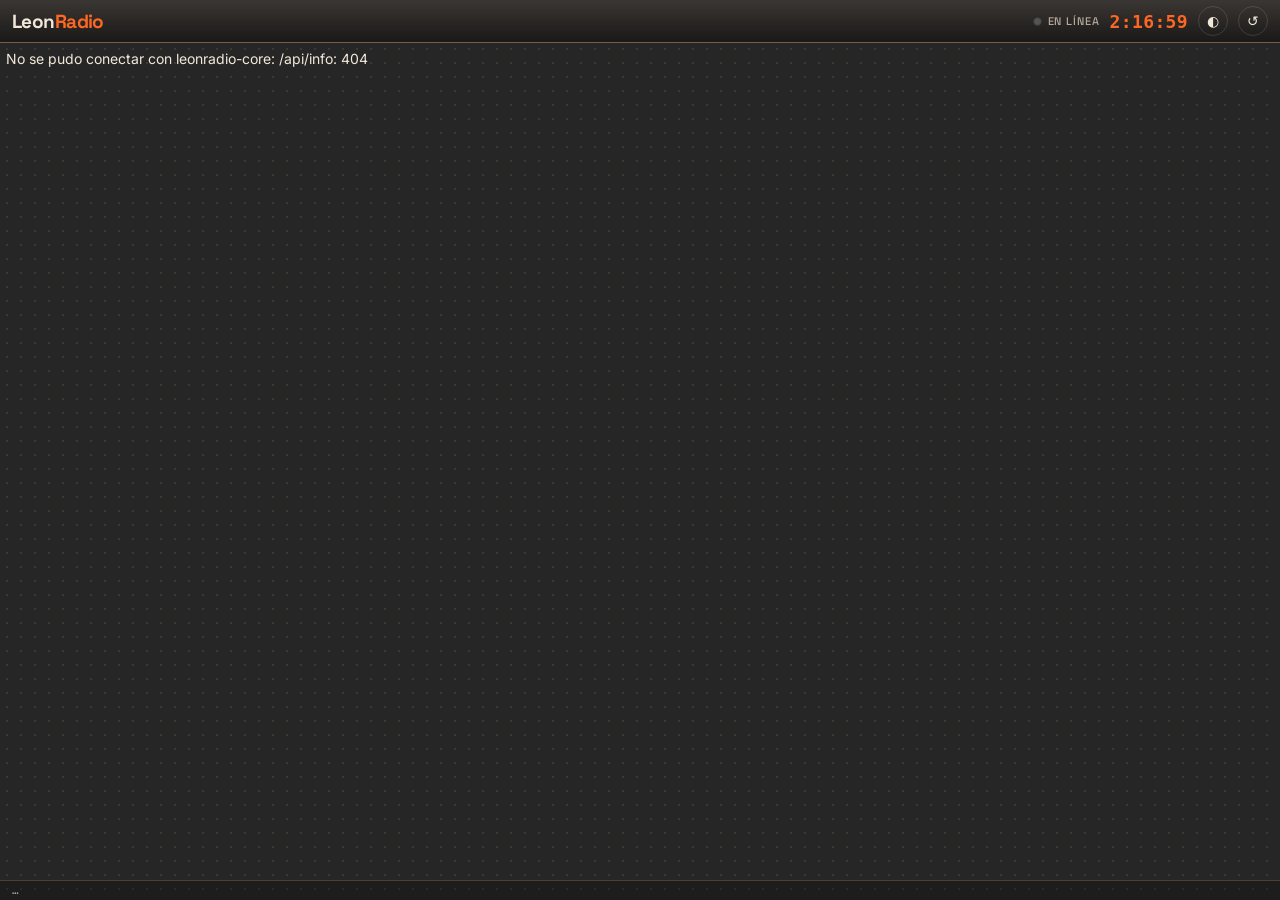
==== ui/src/index.html @ e342535d "UI: nueva composición del workspace Aire (franja delgada + tres columnas) - franja superior compacta" ====
<!doctype html>
<html lang="es" data-theme="dark">
<head>
<meta charset="utf-8">
<meta name="viewport" content="width=device-width, initial-scale=1">
<title>LeonRadio</title>
<link rel="stylesheet" href="css/tokens.css">
<link rel="stylesheet" href="css/app.css">
</head>
<body>
<div class="top">
  <div class="brand"><span>Leon<b>Radio</b></span></div>
  <div class="tabs" id="tabs" role="tablist" aria-label="Workspaces"></div>
  <div class="tools">
    <span class="station" id="station"></span>
    <span class="lamp" id="lamp">EN LÍNEA</span>
    <span class="clock" id="clock" aria-label="Hora de la emisora">--:--:--</span>
    <button class="btn-i" id="theme" title="Tema claro/oscuro" aria-label="Cambiar tema">◐</button>
    <button class="btn-i" id="reset" title="Restablecer workspaces" aria-label="Restablecer workspaces">↺</button>
  </div>
</div>
<main id="screen"></main>
<footer class="status"><span id="status-text">…</span></footer>
<script type="module" src="js/main.js"></script>
</body>
</html>
---- ui/src/css/tokens.css ----
/* Tokens de diseño de LeonRadio (paleta y tipografías). Tipografías: Space Grotesk (display) + Inter (texto).
   Regla: la UI solo usa estas variables; nada de colores sueltos. */
:root {
  --c-carbon: #262626;
  --c-orange: #fd6724;
  --c-cream:  #f2e8da;
  --c-bronze: #c58f5e;
  --c-bronze-d: #865632;
  --c-sand:   #efe7dc;
  --c-g900: #1a1918;
  --c-g700: #3a3633;
  --c-g500: #6b625a;
  --c-g300: #b5a898;
  --c-ink:  #2a2420;

  /* Único color ajeno a la marca: fieltro verde de plato (estado "listo / al aire OK"). */
  --c-felt: #6fae6b;

  --display: "Space Grotesk", "Helvetica Neue", Arial, sans-serif;
  --body: "Inter", "Helvetica Neue", Arial, sans-serif;
  --mono: ui-monospace, "Cascadia Mono", Consolas, monospace;

  --bg: var(--c-carbon);
  --surface: #2f2c2a;
  --ink: var(--c-cream);
  --ink-2: var(--c-g300);
  --accent: var(--c-orange);
  --line: rgba(242, 232, 218, .14);
  color-scheme: dark;
}
:root[data-theme="light"] {
  --bg: var(--c-sand);
  --surface: #e6dccf;
  --ink: var(--c-ink);
  --ink-2: var(--c-g500);
  --line: rgba(42, 36, 32, .16);
  color-scheme: light;
}
@media (prefers-reduced-motion: reduce) {
  * { animation: none !important; transition: none !important; }
}
---- ui/src/css/app.css ----
@font-face{font-family:"Space Grotesk";font-weight:500;src:url(../fonts/space-grotesk-latin-500-normal.woff2) format("woff2");font-display:swap}
@font-face{font-family:"Space Grotesk";font-weight:700;src:url(../fonts/space-grotesk-latin-700-normal.woff2) format("woff2");font-display:swap}
@font-face{font-family:"Inter";font-weight:400;src:url(../fonts/inter-latin-400-normal.woff2) format("woff2");font-display:swap}
@font-face{font-family:"Inter";font-weight:600;src:url(../fonts/inter-latin-600-normal.woff2) format("woff2");font-display:swap}

*,*::before,*::after{box-sizing:border-box}
html,body{height:100%;margin:0}
body{background:var(--bg);color:var(--ink);font:400 14px/1.45 var(--body);display:flex;flex-direction:column;overflow:hidden;
  background-image:radial-gradient(rgba(197,143,94,.16) 1px,transparent 1px);background-size:14px 14px}
button,select{font:inherit;color:inherit}
:focus-visible{outline:2px solid var(--accent);outline-offset:2px}

/* ---- barra superior ---- */
.top{display:flex;align-items:center;gap:14px;padding:6px 12px;background:linear-gradient(var(--c-g700),var(--c-g900));
  border-bottom:1px solid rgba(197,143,94,.45);flex:none}
:root[data-theme="light"] .top{background:linear-gradient(#e3d8c9,#d6c9b8);color:var(--c-ink)}
.brand{display:flex;align-items:center;font:700 19px var(--display);letter-spacing:-.03em;white-space:nowrap}
.brand b{color:var(--accent)}
.tabs{display:flex;gap:2px;margin-left:8px;flex:1;min-width:0;overflow-x:auto}
.tab{padding:5px 12px;border:1px solid transparent;border-bottom:0;border-radius:8px 8px 0 0;background:transparent;cursor:pointer;
  font:500 13px var(--display);color:var(--ink-2);white-space:nowrap}
.tab:hover{color:var(--ink)}
.tab[aria-selected="true"]{background:var(--surface);border-color:rgba(197,143,94,.45);color:var(--accent)}
.tab.add{font-size:16px;padding:3px 10px}
.tools{display:flex;align-items:center;gap:10px}
.lamp{display:inline-flex;align-items:center;gap:6px;font:500 11px var(--display);letter-spacing:.08em;color:var(--ink-2)}
.lamp::before{content:"";width:9px;height:9px;border-radius:50%;background:#555;box-shadow:inset 0 0 2px #000}
.lamp.on{color:var(--c-felt)}
.lamp.on::before{background:var(--c-felt);box-shadow:0 0 8px var(--c-felt)}
.clock{font:700 18px ui-monospace,Consolas,monospace;color:var(--c-orange);letter-spacing:.02em}
.station{font:500 11px var(--display);letter-spacing:.1em;color:var(--c-bronze)}
.btn-i{background:transparent;border:1px solid var(--line);border-radius:999px;width:30px;height:30px;cursor:pointer}
.btn-i:hover{border-color:var(--accent);color:var(--accent)}

/* ---- áreas ---- */
#screen{flex:1;min-height:0;padding:6px;display:flex}
.split{display:flex;flex:1;min-width:0;min-height:0}
.split.h{flex-direction:row}
.split.v{flex-direction:column}
.split>.node{min-width:0;min-height:0;display:flex}
.gutter{flex:none;background:transparent;position:relative;z-index:2}
.split.h>.gutter{width:6px;cursor:col-resize}
.split.v>.gutter{height:6px;cursor:row-resize}
.gutter:hover,.gutter.drag{background:rgba(253,103,36,.5)}
.area{flex:1;min-width:0;min-height:0;display:flex;flex-direction:column;background:var(--surface);
  border:1px solid rgba(197,143,94,.35);border-radius:8px;overflow:hidden;box-shadow:0 2px 8px rgba(0,0,0,.35)}
.area>header{display:flex;align-items:center;gap:6px;padding:3px 6px;flex:none;
  background:repeating-linear-gradient(90deg,rgba(197,143,94,.08) 0 2px,transparent 2px 6px),rgba(0,0,0,.25);
  border-bottom:1px solid rgba(197,143,94,.3)}
.area select{background:transparent;border:1px solid transparent;border-radius:6px;padding:2px 4px;font:500 12px var(--display);cursor:pointer;
  color:var(--ink);max-width:100%}
.area select:hover{border-color:var(--line)}
.area select option{background:var(--bg);color:var(--ink)}
.area header .sp{flex:1}
.hbtn{background:transparent;border:0;border-radius:5px;width:22px;height:22px;cursor:pointer;color:var(--ink-2);font-size:13px;line-height:1;padding:0}
.hbtn:hover{background:rgba(253,103,36,.2);color:var(--accent)}
.area .body{flex:1;min-height:0;overflow:auto;padding:10px 12px}

/* ---- renderer declarativo ---- */
.u-col{display:flex;flex-direction:column;gap:8px}
.u-row{display:flex;flex-wrap:wrap;gap:8px;align-items:center}
.u-label{margin:0}
.u-label.muted{color:var(--ink-2);font-size:12px}
.u-label.accent{color:var(--accent);font:700 11px var(--display);letter-spacing:.12em}
.u-label.big{font:700 26px/1.1 var(--display);letter-spacing:-.03em}
.u-label.mono{font-family:ui-monospace,Consolas,monospace}
.u-label.ok{color:var(--c-felt)}
.u-label.warn{color:var(--c-bronze);font-size:11px;letter-spacing:.06em}
.u-kv{display:flex;justify-content:space-between;gap:12px;padding:3px 0;border-bottom:1px solid var(--line)}
.u-kv span:first-child{color:var(--ink-2)}
.u-sep{border:0;border-top:1px solid var(--line);margin:4px 0;width:100%}
.u-btn{background:linear-gradient(var(--c-bronze),var(--c-bronze-d));color:var(--c-carbon);border:1px solid var(--c-cream);
  border-radius:999px;padding:5px 14px;font:700 12px var(--display);cursor:pointer;box-shadow:0 2px 0 rgba(0,0,0,.4)}
.u-btn:active{transform:translateY(1px);box-shadow:none}
.u-btn:hover{filter:brightness(1.1)}
.u-prog{position:relative;height:16px;border-radius:4px;background:#14110f;border:1px solid rgba(197,143,94,.4);overflow:hidden}
.u-prog>i{position:absolute;inset:0 auto 0 0;background:linear-gradient(90deg,var(--c-bronze-d),var(--c-orange));transition:width .9s linear}
.u-prog::after{content:"";position:absolute;inset:0;background:repeating-linear-gradient(90deg,transparent 0 9px,rgba(0,0,0,.35) 9px 10px)}
.u-prog-t{font:500 12px ui-monospace,Consolas,monospace;color:var(--ink-2)}
table.u-tab{width:100%;border-collapse:collapse;font-size:12.5px}
.u-tab th{position:sticky;top:0;background:var(--surface);text-align:left;font:500 11px var(--display);letter-spacing:.06em;
  text-transform:uppercase;color:var(--c-bronze);padding:4px 8px;border-bottom:1px solid rgba(197,143,94,.4)}
.u-tab td{padding:4px 8px;border-bottom:1px solid var(--line);white-space:nowrap;max-width:28ch;overflow:hidden;text-overflow:ellipsis}
.u-tab tr:hover td{background:rgba(253,103,36,.07)}
.empty{color:var(--ink-2);padding:20px;text-align:center}

@media (max-width:760px){.station,.lamp{display:none}}

/* Que arrastrar/redimensionar no seleccione texto de la interfaz */
.top,.area>header,.gutter,.u-btn{user-select:none;-webkit-user-select:none}

/* ---- componentes JS ---- */
.area .body>.u-col{min-height:100%}
.cmp{position:relative;flex:1 1 auto;min-height:120px;width:100%}
.cmp canvas{position:absolute;inset:0;width:100%;height:100%;display:block}
.cart{display:grid;grid-template-columns:repeat(auto-fill,minmax(104px,1fr));gap:8px}
.pad{position:relative;display:flex;flex-direction:column;justify-content:flex-end;gap:1px;min-height:64px;padding:6px 8px;
  border:1px solid rgba(242,232,218,.35);border-radius:10px;text-align:left;cursor:pointer;overflow:hidden;
  box-shadow:0 3px 0 rgba(0,0,0,.45),inset 0 1px 0 rgba(255,255,255,.18);transition:transform .06s,filter .15s}
.pad:hover{filter:brightness(1.1)}
.pad:active,.pad.fire{transform:translateY(2px);box-shadow:0 1px 0 rgba(0,0,0,.45)}
.pad.fire{filter:brightness(1.4)}
.pad-key{position:absolute;top:5px;left:8px;font:700 10px var(--mono);opacity:.75}
.pad-title{font:700 12px/1.15 var(--display);display:-webkit-box;-webkit-line-clamp:2;-webkit-box-orient:vertical;overflow:hidden}
.pad-sub{font:500 10px var(--body);opacity:.7;text-transform:uppercase;letter-spacing:.05em}
.pad-orange{background:var(--c-orange);color:var(--c-carbon)}
.pad-bronze{background:var(--c-bronze);color:var(--c-carbon)}
.pad-graphite{background:var(--c-g700);color:var(--c-cream);border-color:rgba(197,143,94,.5)}
.pad-cream{background:var(--c-cream);color:var(--c-carbon);border-color:var(--c-orange)}

/* ---- tablas y columnas ocultables ---- */
.area .body{container-type:inline-size}
.u-tabwrap{overflow-x:auto;max-width:100%}
@container (max-width:460px){ .nh{display:none} }

/* ---- teléfono / pantallas estrechas: las áreas se apilan y la página se desplaza ---- */
@media (max-width:820px){
  body{overflow:auto;display:block;height:auto;min-height:100%}
  .top{position:sticky;top:0;z-index:20;flex-wrap:wrap;gap:6px 10px;padding:6px 10px}
  .tabs{order:3;flex-basis:100%;margin-left:0}
  .brand{font-size:17px}
  .clock{font-size:15px}
  .tools{margin-left:auto}
  #screen{display:block;padding:6px;overflow:visible}
  .split,.split.h,.split.v{display:block}
  .split>.node{display:block;flex:none!important;margin-bottom:6px}
  .gutter{display:none}
  .area{min-height:300px;height:auto}
  .area .body{max-height:70vh}
  .cmp{min-height:210px}
  .hbtn{display:none}
}
@media (pointer:coarse){
  .u-btn{padding:9px 18px;font-size:13px}
  .tab{padding:8px 14px}
  .btn-i{width:38px;height:38px}
  .area select{padding:6px 4px;font-size:13px}
}

/* ---- tonos nuevos y franja compacta ---- */
.u-label.title{font:700 22px/1.15 var(--display);letter-spacing:-.02em;white-space:nowrap;overflow:hidden;text-overflow:ellipsis;max-width:100%}
.u-label.onair{display:inline-block;background:var(--c-orange);color:var(--c-carbon);font:700 11px var(--display);letter-spacing:.1em;padding:2px 8px;border-radius:3px}
.u-row>.u-col{flex:1 1 auto;min-width:0}
.area.slim{position:relative}
.area.slim>header{position:absolute;top:0;left:0;right:0;z-index:5;background:var(--bg);opacity:0;pointer-events:none;transition:opacity .15s}
.area.slim:hover>header,.area.slim:focus-within>header{opacity:1;pointer-events:auto}
.area.slim .body{padding:8px 12px}
.area.slim .u-col{gap:3px}
.area.slim .cmp{min-height:50px}
.dclock{display:flex;flex-direction:column;justify-content:center;align-items:flex-end;height:100%;min-height:60px;text-align:right}
.dc-time{font:700 clamp(22px,3.2vw,40px)/1 ui-monospace,Consolas,monospace;color:var(--c-orange);letter-spacing:.01em}
.dc-day{font:700 11px var(--display);letter-spacing:.12em;color:var(--c-bronze);text-transform:uppercase}
.dc-date{font:500 12px var(--body);color:var(--ink-2)}
.status{flex:none;padding:3px 12px;font:500 11px var(--mono);color:var(--ink-2);border-top:1px solid rgba(197,143,94,.3);background:rgba(0,0,0,.25)}
@media (max-width:820px){
  .area.slim>header{position:static;opacity:1;pointer-events:auto}
  .status{position:sticky;bottom:0}
  .u-label.title{white-space:normal}
}
@media (max-width:820px){
  .area.slim{min-height:0}
  .area.slim .body{max-height:none}
  .area.slim .cmp{min-height:90px}
  .status{position:static}
}
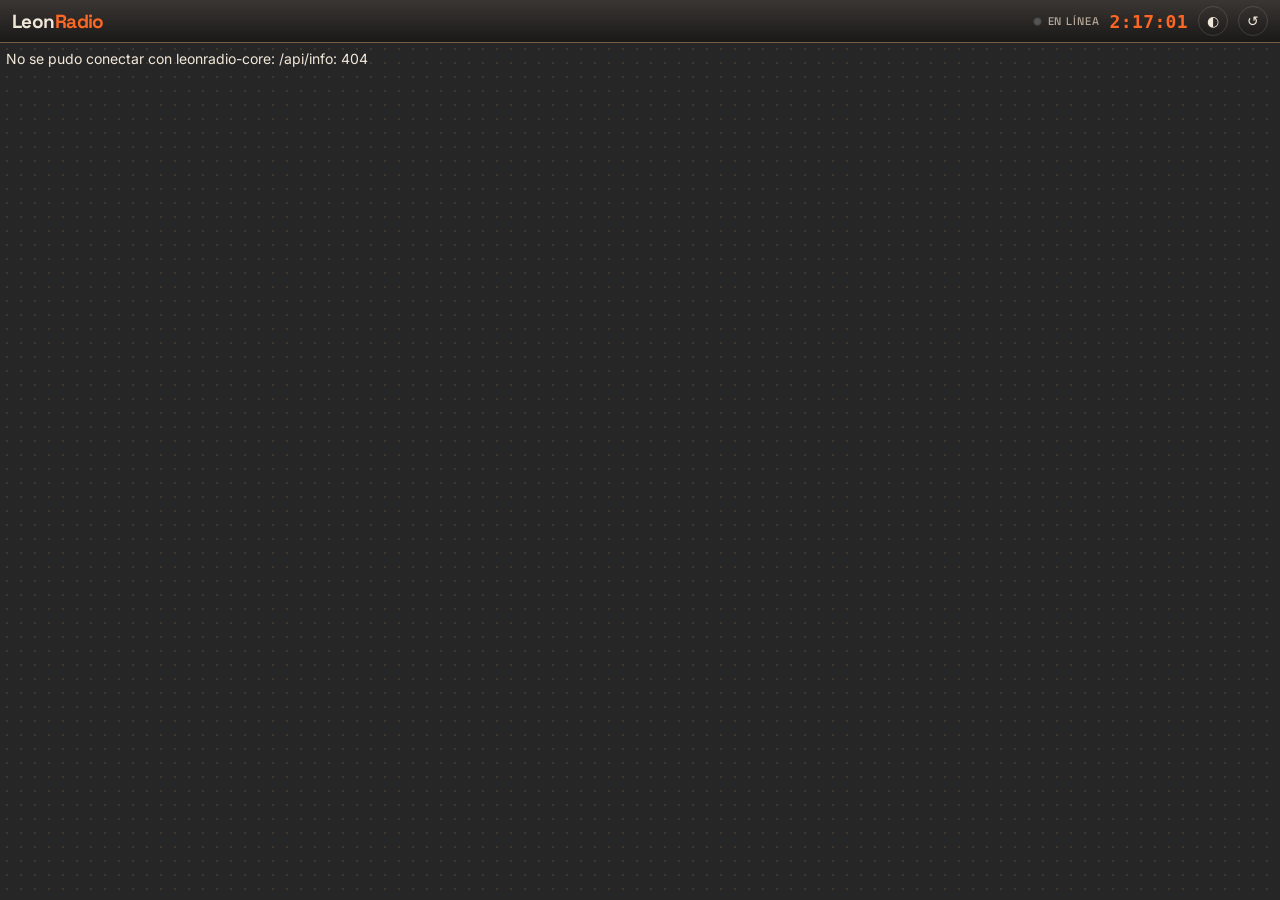
==== commit d14bd9cf: "UI: revierte lo añadido sin pedirlo; solo reencuadre - VU vuelve a ser vintage (agujas); se quita el" ====
--- a/ui/src/index.html
+++ b/ui/src/index.html
@@ -20,7 +20,6 @@
   </div>
 </div>
 <main id="screen"></main>
-<footer class="status"><span id="status-text">…</span></footer>
 <script type="module" src="js/main.js"></script>
 </body>
 </html>
--- a/ui/src/css/app.css
+++ b/ui/src/css/app.css
@@ -138,28 +138,18 @@
 }
 
 /* ---- tonos nuevos y franja compacta ---- */
-.u-label.title{font:700 22px/1.15 var(--display);letter-spacing:-.02em;white-space:nowrap;overflow:hidden;text-overflow:ellipsis;max-width:100%}
-.u-label.onair{display:inline-block;background:var(--c-orange);color:var(--c-carbon);font:700 11px var(--display);letter-spacing:.1em;padding:2px 8px;border-radius:3px}
 .u-row>.u-col{flex:1 1 auto;min-width:0}
 .area.slim{position:relative}
 .area.slim>header{position:absolute;top:0;left:0;right:0;z-index:5;background:var(--bg);opacity:0;pointer-events:none;transition:opacity .15s}
 .area.slim:hover>header,.area.slim:focus-within>header{opacity:1;pointer-events:auto}
 .area.slim .body{padding:8px 12px}
 .area.slim .u-col{gap:3px}
-.area.slim .cmp{min-height:50px}
-.dclock{display:flex;flex-direction:column;justify-content:center;align-items:flex-end;height:100%;min-height:60px;text-align:right}
-.dc-time{font:700 clamp(22px,3.2vw,40px)/1 ui-monospace,Consolas,monospace;color:var(--c-orange);letter-spacing:.01em}
-.dc-day{font:700 11px var(--display);letter-spacing:.12em;color:var(--c-bronze);text-transform:uppercase}
-.dc-date{font:500 12px var(--body);color:var(--ink-2)}
-.status{flex:none;padding:3px 12px;font:500 11px var(--mono);color:var(--ink-2);border-top:1px solid rgba(197,143,94,.3);background:rgba(0,0,0,.25)}
+.area.slim .cmp{min-height:100px}
 @media (max-width:820px){
   .area.slim>header{position:static;opacity:1;pointer-events:auto}
-  .status{position:sticky;bottom:0}
-  .u-label.title{white-space:normal}
 }
 @media (max-width:820px){
   .area.slim{min-height:0}
   .area.slim .body{max-height:none}
-  .area.slim .cmp{min-height:90px}
-  .status{position:static}
+  .area.slim .cmp{min-height:150px}
 }
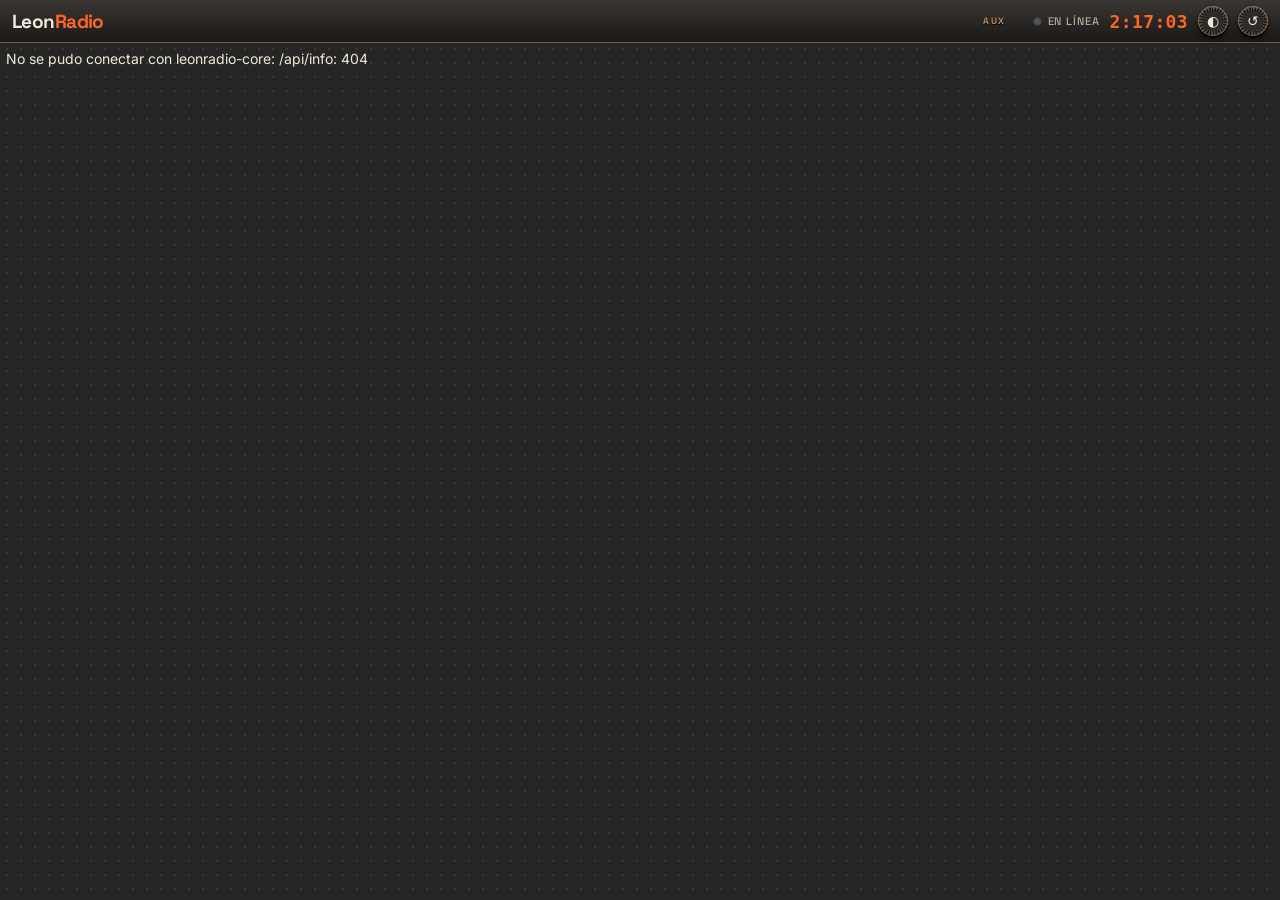
==== commit fa66037a: "UI: Botonera con pestañas, Emisión, Próxima, 4 Auxiliares y estética vintage - renombra Cartuchera→B" ====
--- a/ui/src/index.html
+++ b/ui/src/index.html
@@ -12,6 +12,7 @@
   <div class="brand"><span>Leon<b>Radio</b></span></div>
   <div class="tabs" id="tabs" role="tablist" aria-label="Workspaces"></div>
   <div class="tools">
+    <div class="aux" role="group" aria-label="Listas auxiliares"><span class="aux-label">AUX</span><span id="aux-toggles"></span></div>
     <span class="station" id="station"></span>
     <span class="lamp" id="lamp">EN LÍNEA</span>
     <span class="clock" id="clock" aria-label="Hora de la emisora">--:--:--</span>
--- a/ui/src/css/app.css
+++ b/ui/src/css/app.css
@@ -153,3 +153,100 @@
   .area.slim .body{max-height:none}
   .area.slim .cmp{min-height:150px}
 }
+
+/* =====================================================================================
+   ASPECTO VINTAGE (cabina de radio)
+   Referencias: consola con perillas moleteadas, teclas de baquelita, placas grabadas,
+   tornillos de rack, lámparas piloto y rótulos de cartucho. Solo colores de la marca
+   (carbón, naranja, crema, bronce, grafito); el verde fieltro queda para estados "OK".
+   ===================================================================================== */
+:root{--dark-bronze:color-mix(in srgb,var(--c-bronze-d) 55%,#000);--bevel-hi:rgba(242,232,218,.35)}
+
+/* ---- teclas (botones) ---- */
+.u-btn{background:linear-gradient(180deg,color-mix(in srgb,var(--c-bronze) 75%,#fff) 0%,var(--c-bronze) 42%,var(--c-bronze-d) 100%);
+  border:1px solid color-mix(in srgb,var(--c-cream) 45%,transparent);border-radius:9px;color:var(--c-carbon);
+  text-shadow:0 1px 0 rgba(242,232,218,.55);
+  box-shadow:0 3px 0 var(--dark-bronze),0 6px 8px rgba(0,0,0,.45),inset 0 1px 0 var(--bevel-hi),inset 0 -2px 4px rgba(0,0,0,.28)}
+.u-btn:active{transform:translateY(3px);box-shadow:0 0 0 var(--dark-bronze),0 1px 2px rgba(0,0,0,.5),inset 0 2px 5px rgba(0,0,0,.45)}
+.u-btn.sm{padding:3px 10px;font-size:11px;border-radius:7px;
+  box-shadow:0 2px 0 var(--dark-bronze),0 4px 5px rgba(0,0,0,.4),inset 0 1px 0 var(--bevel-hi)}
+.u-btn.sm:active{transform:translateY(2px);box-shadow:0 0 0 var(--dark-bronze),inset 0 2px 4px rgba(0,0,0,.45)}
+.u-btn.on{background:linear-gradient(180deg,#ff9a62,var(--c-orange) 48%,#c24a12);
+  box-shadow:0 2px 0 #6e2a08,0 0 10px rgba(253,103,36,.65),inset 0 1px 0 rgba(255,255,255,.5)}
+
+/* ---- perillas moleteadas (tema, restablecer) ---- */
+.btn-i{border:1px solid rgba(197,143,94,.6);color:var(--c-cream);
+  background:radial-gradient(circle,#2e2a27 0 52%,transparent 54%),repeating-conic-gradient(#4a4540 0 7deg,#1a1918 7deg 14deg);
+  box-shadow:0 2px 0 #000,0 4px 6px rgba(0,0,0,.5),inset 0 1px 0 rgba(255,255,255,.15)}
+.btn-i:active{transform:translateY(2px);box-shadow:0 0 0 #000,inset 0 2px 4px rgba(0,0,0,.5)}
+
+/* ---- barra de herramientas: lámparas-pulsador de las listas auxiliares ---- */
+.aux{display:flex;align-items:center;gap:7px}
+.aux-label{font:700 9px var(--display);letter-spacing:.16em;color:var(--c-bronze);text-shadow:0 1px 0 #000}
+#aux-toggles{display:flex;gap:7px}
+.aux-btn{width:28px;height:28px;border-radius:50%;cursor:pointer;padding:0;font:700 12px var(--display);color:var(--c-cream);
+  background:radial-gradient(circle at 50% 36%,#4a4540,#1a1918 72%);border:2px solid var(--c-bronze);
+  box-shadow:0 2px 0 #000,0 3px 5px rgba(0,0,0,.5),inset 0 1px 0 rgba(255,255,255,.2)}
+.aux-btn:active{transform:translateY(2px);box-shadow:0 0 0 #000}
+.aux-btn[aria-pressed="true"]{color:var(--c-carbon);border-color:var(--c-cream);
+  background:radial-gradient(circle at 50% 34%,#ffb184,var(--c-orange) 60%,#b8410c);
+  box-shadow:0 0 12px rgba(253,103,36,.75),0 2px 0 #000,inset 0 1px 0 rgba(255,255,255,.5)}
+
+/* ---- pestañas de workspaces (índices de carpeta) ---- */
+.tab{background:linear-gradient(var(--c-g700),var(--c-g900));border:1px solid rgba(197,143,94,.45);border-bottom:0;
+  color:var(--c-bronze);text-shadow:0 1px 0 #000;letter-spacing:.03em}
+.tab[aria-selected="true"]{background:linear-gradient(var(--c-cream),var(--c-sand));color:var(--c-carbon);
+  text-shadow:0 1px 0 rgba(255,255,255,.6);box-shadow:inset 0 2px 0 var(--c-orange)}
+.tab.add{color:var(--c-cream)}
+
+/* ---- paneles tipo rack: frente de metal, tornillos y encabezado grabado ---- */
+.area{position:relative;background:linear-gradient(180deg,rgba(242,232,218,.05),transparent 46px),var(--surface);
+  box-shadow:0 2px 8px rgba(0,0,0,.4),inset 0 1px 0 rgba(242,232,218,.12),inset 0 0 0 1px rgba(0,0,0,.35)}
+.area::after{content:"";position:absolute;left:0;right:0;bottom:0;height:14px;pointer-events:none;z-index:3;
+  background:radial-gradient(circle at 11px 8px,var(--c-bronze) 0 2px,var(--c-g900) 3px 4px,transparent 5px),
+             radial-gradient(circle at calc(100% - 26px) 8px,var(--c-bronze) 0 2px,var(--c-g900) 3px 4px,transparent 5px)}
+.area>header,.area.slim>header{
+  background:repeating-linear-gradient(90deg,rgba(197,143,94,.10) 0 2px,transparent 2px 6px),linear-gradient(180deg,#3d3935,#252220);
+  border-bottom:2px solid var(--c-bronze-d);box-shadow:inset 0 1px 0 rgba(242,232,218,.16)}
+.area select{text-shadow:0 1px 0 #000;letter-spacing:.03em}
+.u-tab th{text-shadow:0 1px 0 #000}
+
+/* ---- pestañas dentro de un panel (índices rotulados) ---- */
+.u-tabs{display:flex;flex-direction:column;gap:8px}
+.u-tabbar{display:flex;gap:4px;border-bottom:2px solid var(--c-bronze-d);padding:0 2px}
+.u-tabbtn{background:linear-gradient(var(--c-g700),var(--c-g900));color:var(--c-bronze);cursor:pointer;
+  border:1px solid rgba(197,143,94,.45);border-bottom:0;border-radius:7px 7px 0 0;padding:5px 12px;margin-bottom:-2px;
+  font:700 11px var(--display);letter-spacing:.08em;text-transform:uppercase;text-shadow:0 1px 0 #000}
+.u-tabbtn:hover{color:var(--c-cream)}
+.u-tabbtn[aria-selected="true"]{background:linear-gradient(var(--c-cream),var(--c-sand));color:var(--c-carbon);
+  text-shadow:0 1px 0 rgba(255,255,255,.6);box-shadow:inset 0 2px 0 var(--c-orange)}
+.u-tabpanels>[hidden]{display:none!important}
+
+/* ---- listas con botón (Explorador) ---- */
+.u-row.item{flex-wrap:nowrap;gap:8px;padding:2px 0;border-bottom:1px solid var(--line)}
+.item>.u-label:nth-child(1){flex:1 1 auto;min-width:0;overflow:hidden;text-overflow:ellipsis;white-space:nowrap}
+.item>.u-label.muted{flex:0 1 28%;overflow:hidden;text-overflow:ellipsis;white-space:nowrap}
+.item>.u-label.mono{flex:none;font-size:11px}
+.u-label.title{font:700 22px/1.15 var(--display);letter-spacing:-.02em;white-space:nowrap;overflow:hidden;text-overflow:ellipsis;max-width:100%}
+@media (max-width:820px){.u-label.title{white-space:normal}}
+tr.next td{color:var(--c-orange);font-weight:600}
+
+/* ---- botonera: teclas de consola con placa grabada y lámpara ---- */
+.pad{border:0;border-radius:9px;padding:8px 9px 7px;
+  box-shadow:0 4px 0 var(--dark-bronze),0 7px 9px rgba(0,0,0,.5),inset 0 1px 0 rgba(255,255,255,.4),inset 0 0 0 3px rgba(0,0,0,.2)}
+.pad-orange{background:linear-gradient(180deg,#ff8a4d,var(--c-orange) 52%,#d9560f)}
+.pad-bronze{background:linear-gradient(180deg,#e3b891,var(--c-bronze) 55%,var(--c-bronze-d))}
+.pad-graphite{background:linear-gradient(180deg,#4a4540,var(--c-g700) 50%,var(--c-g900));color:var(--c-cream)}
+.pad-cream{background:linear-gradient(180deg,#fff7ea,var(--c-cream) 55%,#cfc2ae);color:var(--c-carbon)}
+.pad:active,.pad.fire{transform:translateY(3px);
+  box-shadow:0 1px 0 var(--dark-bronze),inset 0 2px 5px rgba(0,0,0,.4),inset 0 0 0 3px rgba(0,0,0,.2)}
+.pad-key{top:6px;left:8px;opacity:1;background:var(--c-cream);color:var(--c-carbon);padding:0 5px;border-radius:3px;
+  box-shadow:inset 0 -1px 0 rgba(0,0,0,.3)}
+.pad-lamp{position:absolute;top:7px;right:8px;width:7px;height:7px;border-radius:50%;background:rgba(0,0,0,.35);
+  box-shadow:inset 0 1px 1px rgba(0,0,0,.6)}
+.pad.fire .pad-lamp{background:var(--c-cream);box-shadow:0 0 8px 2px var(--c-cream)}
+
+/* los encabezados de panel son siempre de metal oscuro: texto claro también en el tema claro */
+.area>header select{color:var(--c-cream)}
+.area>header .hbtn{color:var(--c-g300)}
+.area>header .hbtn:hover{color:var(--c-orange)}
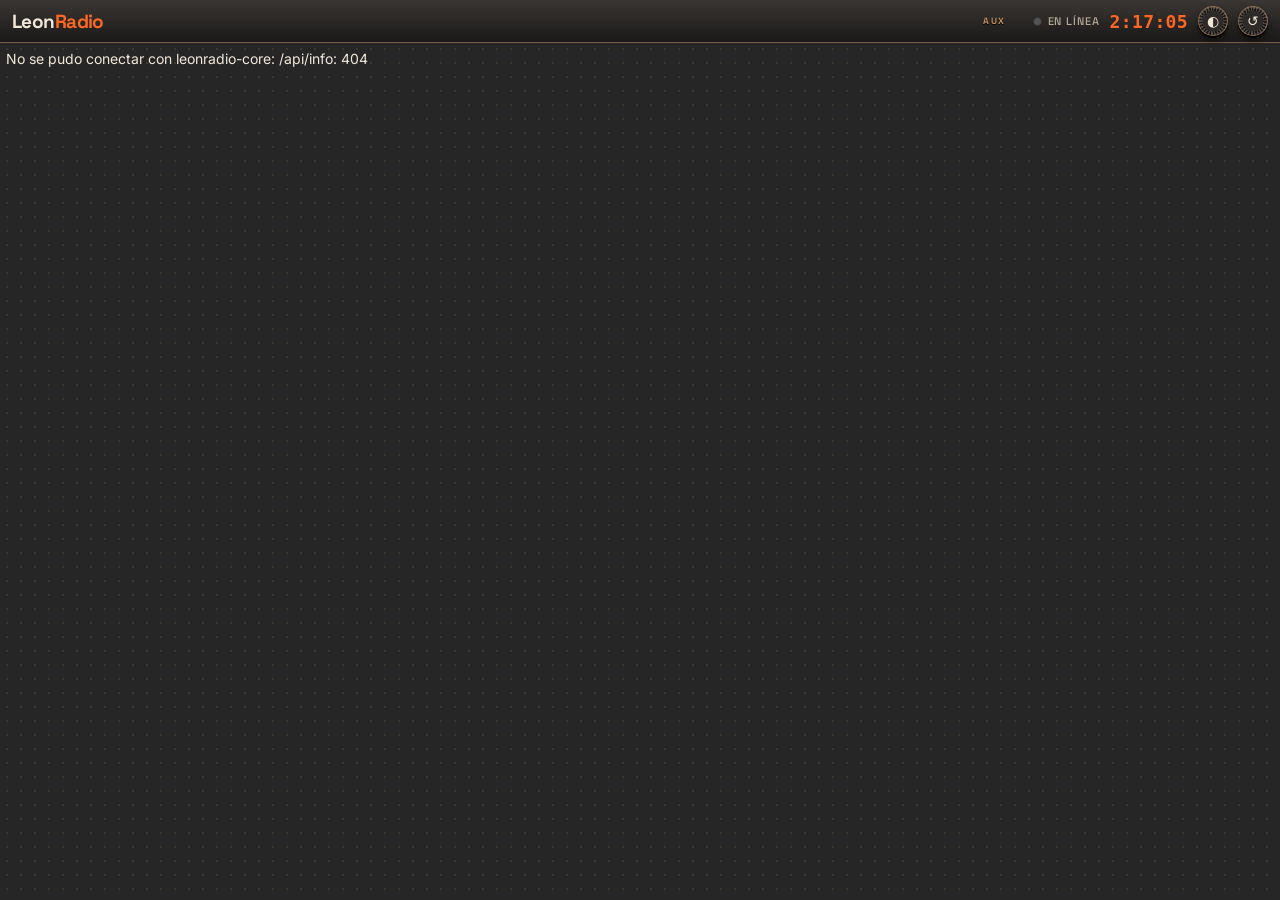
==== commit db38ebdc: "Arranque: lanzador de un clic, URL versionada y avisos claros - iniciar-leonradio.bat: crea el entor" ====
--- a/ui/src/index.html
+++ b/ui/src/index.html
@@ -4,6 +4,7 @@
 <meta charset="utf-8">
 <meta name="viewport" content="width=device-width, initial-scale=1">
 <title>LeonRadio</title>
+<link rel="icon" href="data:,">
 <link rel="stylesheet" href="css/tokens.css">
 <link rel="stylesheet" href="css/app.css">
 </head>
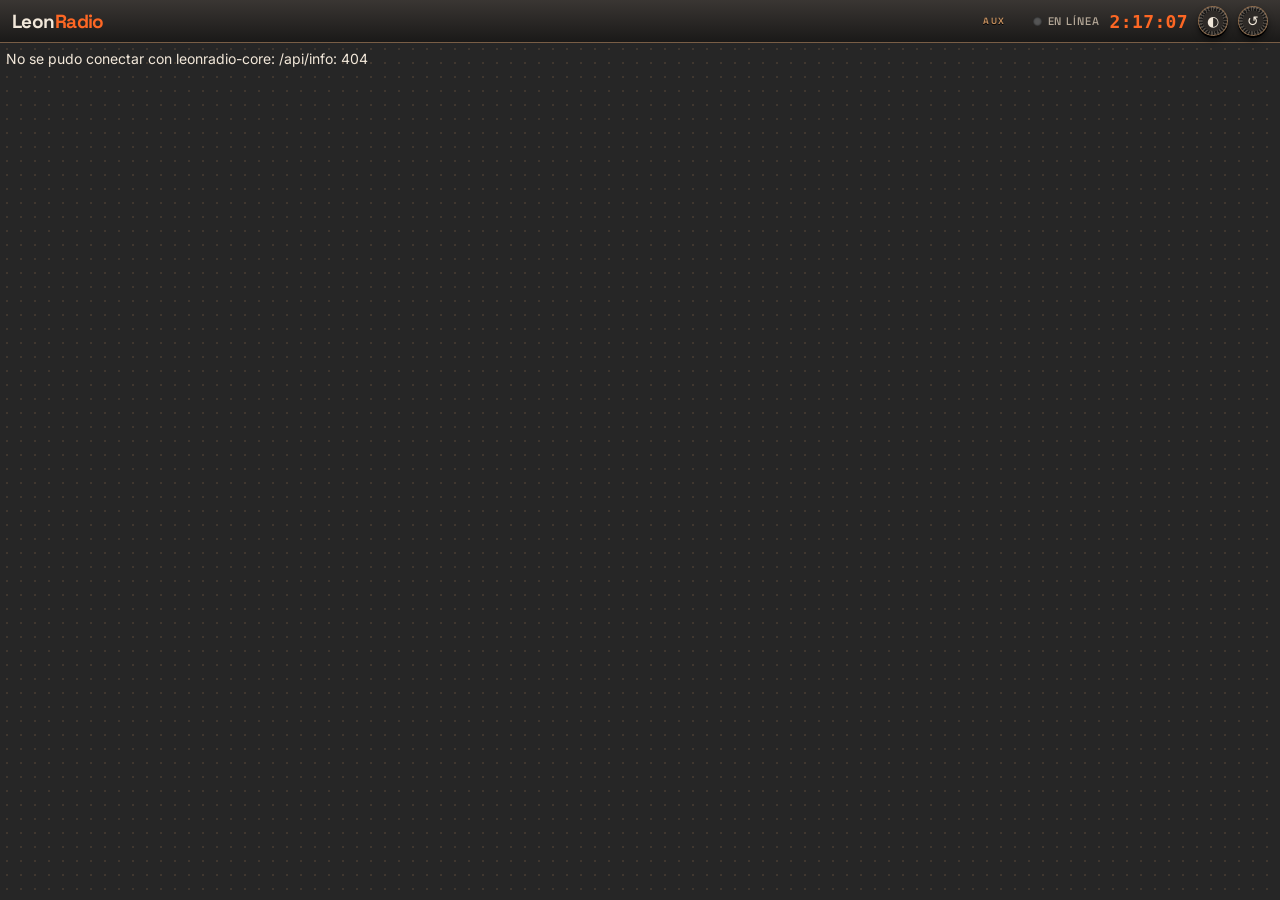
==== commit 355c0914: "Probar la interfaz sin servidor: HTML autónomo con el motor Python en el navegador - tools/build_dem" ====
--- a/ui/src/index.html
+++ b/ui/src/index.html
@@ -14,6 +14,7 @@
   <div class="tabs" id="tabs" role="tablist" aria-label="Workspaces"></div>
   <div class="tools">
     <div class="aux" role="group" aria-label="Listas auxiliares"><span class="aux-label">AUX</span><span id="aux-toggles"></span></div>
+    <span class="demo-badge" id="demo-badge" hidden title="Sin servidor: el motor Python corre dentro del navegador">DEMO LOCAL</span>
     <span class="station" id="station"></span>
     <span class="lamp" id="lamp">EN LÍNEA</span>
     <span class="clock" id="clock" aria-label="Hora de la emisora">--:--:--</span>
--- a/ui/src/css/app.css
+++ b/ui/src/css/app.css
@@ -250,3 +250,6 @@
 .area>header select{color:var(--c-cream)}
 .area>header .hbtn{color:var(--c-g300)}
 .area>header .hbtn:hover{color:var(--c-orange)}
+
+.demo-badge{font:700 9px var(--display);letter-spacing:.12em;color:var(--c-carbon);background:var(--c-orange);padding:3px 7px;border-radius:3px;box-shadow:0 0 8px rgba(253,103,36,.5)}
+.demo-badge[hidden]{display:none}
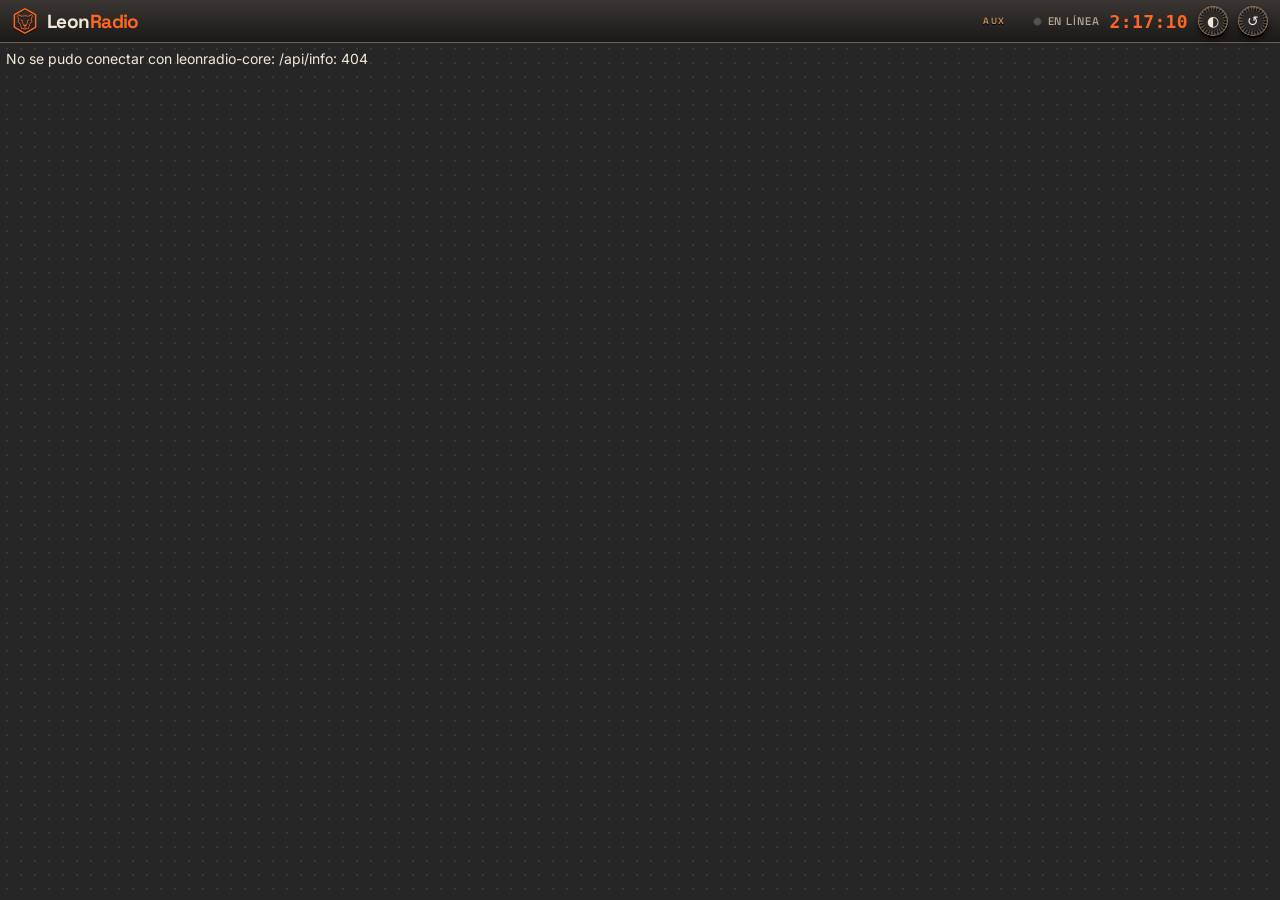
==== commit 6acec4aa: "Isotipo hexagonal en cabecera y favicon, NOTICE/READMEs, prueba nueva, capturas y ESTADO.md Co-Autho" ====
--- a/ui/src/index.html
+++ b/ui/src/index.html
@@ -4,13 +4,18 @@
 <meta charset="utf-8">
 <meta name="viewport" content="width=device-width, initial-scale=1">
 <title>LeonRadio</title>
-<link rel="icon" href="data:,">
+<link rel="icon" type="image/svg+xml" href="data:image/svg+xml,%3Csvg%20xmlns%3D%22http%3A%2F%2Fwww.w3.org%2F2000%2Fsvg%22%20viewBox%3D%22220.189%20220.189%20583.623%20583.623%22%3E%20%3Cpath%20fill%3D%22%23fd6724%22%20d%3D%22M735.074%20640.792%20L512.001%20769.584%20L288.927%20640.792%20L288.927%20383.209%20L512.001%20254.417%20L735.074%20383.209%20Z%20M755.747%20357.124%20L524.254%20223.472%20C520.463%20221.283%20516.231%20220.189%20512.001%20220.189%20C507.769%20220.189%20503.538%20221.283%20499.747%20223.472%20L268.254%20357.124%20C260.672%20361.502%20256.001%20369.593%20256.001%20378.348%20L256.001%20645.653%20C256.001%20654.408%20260.672%20662.499%20268.254%20666.877%20L499.747%20800.529%20C503.538%20802.717%20507.769%20803.812%20512.001%20803.812%20C516.231%20803.812%20520.463%20802.717%20524.254%20800.529%20L755.747%20666.877%20C763.33%20662.499%20768.001%20654.408%20768.001%20645.653%20L768.001%20378.348%20C768.001%20369.593%20763.33%20361.502%20755.747%20357.124%22%2F%3E%20%3Cpath%20fill%3D%22%23fd6724%22%20d%3D%22M560.122%20408.953%20C576.693%20411.007%20590.705%20412.886%20590.845%20412.904%20L591%20412.925%20C596.607%20413.566%20602.265%20412.17%20606.926%20408.985%20L648.927%20380.293%20C651.705%20378.395%20655.452%20378.74%20657.837%20381.114%20L668.619%20391.849%20C670.579%20393.8%20671.211%20396.73%20670.228%20399.315%20L645.318%20464.857%20C643.566%20469.467%20643.306%20474.422%20644.563%20479.19%20L657.27%20527.354%20C657.938%20529.888%20657.152%20532.558%20655.219%20534.325%20L617.047%20569.201%20C614.555%20571.477%20612.547%20574.326%20611.238%20577.437%20L582.035%20675.918%20C580.587%20679.364%20576.696%20681.07%20573.181%20679.798%20L524.885%20662.346%20C522.114%20661.345%20520.252%20658.692%20520.252%20655.745%20L520.252%20633.927%20C520.252%20631.296%20521.702%20628.909%20524.037%20627.697%20L545.521%20616.548%20C550.669%20613.877%20554.632%20609.416%20556.678%20603.988%20L580.446%20511.909%20C581.206%20509.893%20582.818%20508.359%20584.87%20507.701%20L609.268%20499.878%20C613.598%20498.49%20615.981%20493.855%20614.594%20489.526%20C613.474%20486.032%20610.239%20483.806%20606.757%20483.806%20C605.925%20483.806%20605.077%20483.933%20604.242%20484.201%20L579.843%20492.025%20C572.977%20494.226%20567.583%20499.358%20565.041%20506.103%20L541.737%20596.948%20L482.262%20596.948%20L458.959%20506.103%20C456.416%20499.358%20451.021%20494.226%20444.156%20492.025%20L419.758%20484.201%20C415.428%20482.812%20410.794%20485.197%20409.405%20489.526%20C408.018%20493.855%20410.401%20498.49%20414.73%20499.878%20L439.129%20507.701%20C441.181%20508.359%20442.794%20509.893%20443.554%20511.909%20L467.322%20603.988%20C469.367%20609.416%20473.329%20613.876%20478.478%20616.548%20L499.962%20627.697%20C502.297%20628.909%20503.747%20631.296%20503.747%20633.927%20L503.747%20655.745%20C503.747%20658.692%20501.886%20661.345%20499.114%20662.346%20L450.818%20679.798%20C447.302%20681.07%20443.412%20679.364%20441.963%20675.917%20L412.761%20577.437%20C411.453%20574.326%20409.444%20571.477%20406.953%20569.201%20L368.78%20534.325%20C366.847%20532.558%20366.061%20529.888%20366.729%20527.354%20L379.436%20479.189%20C380.694%20474.422%20380.433%20469.466%20378.681%20464.857%20L353.771%20399.315%20C352.789%20396.73%20353.42%20393.8%20355.38%20391.849%20L366.162%20381.114%20C368.547%20378.74%20372.294%20378.394%20375.072%20380.293%20L417.051%20408.971%20C421.735%20412.17%20427.419%20413.565%20433.052%20412.9%20L433.211%20412.88%20C433.338%20412.862%20446.108%20411.1%20461.518%20409.129%20C488.652%20405.655%20532.886%20405.577%20560.122%20408.953%20M459.428%20392.799%20C444.638%20394.691%20432.261%20396.391%20431.055%20396.557%20C429.39%20396.736%20427.719%20396.32%20426.337%20395.376%20L384.359%20366.699%20C375.063%20360.349%20362.525%20361.504%20354.547%20369.447%20L343.765%20380.181%20C337.208%20386.708%20335.095%20396.515%20338.382%20405.164%20L363.292%20470.707%20C363.815%20472.084%20363.894%20473.565%20363.518%20474.991%20L350.811%20523.154%20C348.574%20531.63%20351.205%20540.567%20357.676%20546.479%20L395.849%20581.355%20C396.593%20582.036%20397.192%20582.887%20397.584%20583.817%20L426.787%20682.297%20C431.635%20693.829%20444.648%20699.532%20456.413%20695.281%20L504.71%20677.829%20C507.428%20676.847%20509.885%20675.389%20512%20673.572%20C514.115%20675.389%20516.571%20676.847%20519.29%20677.829%20L567.587%20695.281%20C570.222%20696.233%20572.917%20696.686%20575.571%20696.686%20C584.769%20696.685%20593.451%20691.247%20597.212%20682.298%20L626.416%20583.817%20C626.807%20582.887%20627.406%20582.036%20628.151%20581.355%20L666.323%20546.479%20C672.794%20540.567%20675.425%20531.631%20673.189%20523.155%20L660.481%20474.991%20C660.105%20473.565%20660.184%20472.084%20660.707%20470.707%20L685.617%20405.164%20C688.904%20396.515%20686.791%20386.709%20680.234%20380.181%20L669.452%20369.447%20C661.474%20361.504%20648.935%20360.349%20639.641%20366.699%20L597.64%20395.391%20C596.264%20396.332%20594.601%20396.754%20592.941%20396.575%20C591.687%20396.408%20578.094%20394.592%20562.147%20392.615%20C533.776%20389.099%20487.696%20389.181%20459.428%20392.799%22%2F%3E%20%3Cpath%20fill%3D%22%23fd6724%22%20d%3D%22M531.763%20697.427%20C527.012%20700.184%20519.285%20703.431%20509.347%20703.339%20C499.848%20703.236%20492.432%20700.067%20487.882%20697.427%20C485.262%20695.906%20481.903%20696.799%20480.382%20699.419%20C478.861%20702.041%20479.752%20705.399%20482.373%20706.92%20C488.064%20710.222%20497.34%20714.185%20509.227%20714.314%20C509.429%20714.316%20509.627%20714.318%20509.827%20714.318%20C521.953%20714.318%20531.426%20710.312%20537.272%20706.92%20C539.893%20705.4%20540.785%20702.041%20539.264%20699.42%20C537.743%20696.799%20534.384%20695.907%20531.763%20697.427%22%2F%3E%20%3C%2Fsvg%3E">
 <link rel="stylesheet" href="css/tokens.css">
 <link rel="stylesheet" href="css/app.css">
 </head>
 <body>
+<svg width="0" height="0" style="position:absolute" aria-hidden="true"><defs><symbol id="jl-iso" viewBox="220.189 220.189 583.623 583.623">
+        <path fill="currentColor" d="M735.074 640.792 L512.001 769.584 L288.927 640.792 L288.927 383.209 L512.001 254.417 L735.074 383.209 Z M755.747 357.124 L524.254 223.472 C520.463 221.283 516.231 220.189 512.001 220.189 C507.769 220.189 503.538 221.283 499.747 223.472 L268.254 357.124 C260.672 361.502 256.001 369.593 256.001 378.348 L256.001 645.653 C256.001 654.408 260.672 662.499 268.254 666.877 L499.747 800.529 C503.538 802.717 507.769 803.812 512.001 803.812 C516.231 803.812 520.463 802.717 524.254 800.529 L755.747 666.877 C763.33 662.499 768.001 654.408 768.001 645.653 L768.001 378.348 C768.001 369.593 763.33 361.502 755.747 357.124"/>
+        <path fill="currentColor" d="M560.122 408.953 C576.693 411.007 590.705 412.886 590.845 412.904 L591 412.925 C596.607 413.566 602.265 412.17 606.926 408.985 L648.927 380.293 C651.705 378.395 655.452 378.74 657.837 381.114 L668.619 391.849 C670.579 393.8 671.211 396.73 670.228 399.315 L645.318 464.857 C643.566 469.467 643.306 474.422 644.563 479.19 L657.27 527.354 C657.938 529.888 657.152 532.558 655.219 534.325 L617.047 569.201 C614.555 571.477 612.547 574.326 611.238 577.437 L582.035 675.918 C580.587 679.364 576.696 681.07 573.181 679.798 L524.885 662.346 C522.114 661.345 520.252 658.692 520.252 655.745 L520.252 633.927 C520.252 631.296 521.702 628.909 524.037 627.697 L545.521 616.548 C550.669 613.877 554.632 609.416 556.678 603.988 L580.446 511.909 C581.206 509.893 582.818 508.359 584.87 507.701 L609.268 499.878 C613.598 498.49 615.981 493.855 614.594 489.526 C613.474 486.032 610.239 483.806 606.757 483.806 C605.925 483.806 605.077 483.933 604.242 484.201 L579.843 492.025 C572.977 494.226 567.583 499.358 565.041 506.103 L541.737 596.948 L482.262 596.948 L458.959 506.103 C456.416 499.358 451.021 494.226 444.156 492.025 L419.758 484.201 C415.428 482.812 410.794 485.197 409.405 489.526 C408.018 493.855 410.401 498.49 414.73 499.878 L439.129 507.701 C441.181 508.359 442.794 509.893 443.554 511.909 L467.322 603.988 C469.367 609.416 473.329 613.876 478.478 616.548 L499.962 627.697 C502.297 628.909 503.747 631.296 503.747 633.927 L503.747 655.745 C503.747 658.692 501.886 661.345 499.114 662.346 L450.818 679.798 C447.302 681.07 443.412 679.364 441.963 675.917 L412.761 577.437 C411.453 574.326 409.444 571.477 406.953 569.201 L368.78 534.325 C366.847 532.558 366.061 529.888 366.729 527.354 L379.436 479.189 C380.694 474.422 380.433 469.466 378.681 464.857 L353.771 399.315 C352.789 396.73 353.42 393.8 355.38 391.849 L366.162 381.114 C368.547 378.74 372.294 378.394 375.072 380.293 L417.051 408.971 C421.735 412.17 427.419 413.565 433.052 412.9 L433.211 412.88 C433.338 412.862 446.108 411.1 461.518 409.129 C488.652 405.655 532.886 405.577 560.122 408.953 M459.428 392.799 C444.638 394.691 432.261 396.391 431.055 396.557 C429.39 396.736 427.719 396.32 426.337 395.376 L384.359 366.699 C375.063 360.349 362.525 361.504 354.547 369.447 L343.765 380.181 C337.208 386.708 335.095 396.515 338.382 405.164 L363.292 470.707 C363.815 472.084 363.894 473.565 363.518 474.991 L350.811 523.154 C348.574 531.63 351.205 540.567 357.676 546.479 L395.849 581.355 C396.593 582.036 397.192 582.887 397.584 583.817 L426.787 682.297 C431.635 693.829 444.648 699.532 456.413 695.281 L504.71 677.829 C507.428 676.847 509.885 675.389 512 673.572 C514.115 675.389 516.571 676.847 519.29 677.829 L567.587 695.281 C570.222 696.233 572.917 696.686 575.571 696.686 C584.769 696.685 593.451 691.247 597.212 682.298 L626.416 583.817 C626.807 582.887 627.406 582.036 628.151 581.355 L666.323 546.479 C672.794 540.567 675.425 531.631 673.189 523.155 L660.481 474.991 C660.105 473.565 660.184 472.084 660.707 470.707 L685.617 405.164 C688.904 396.515 686.791 386.709 680.234 380.181 L669.452 369.447 C661.474 361.504 648.935 360.349 639.641 366.699 L597.64 395.391 C596.264 396.332 594.601 396.754 592.941 396.575 C591.687 396.408 578.094 394.592 562.147 392.615 C533.776 389.099 487.696 389.181 459.428 392.799"/>
+        <path fill="currentColor" d="M531.763 697.427 C527.012 700.184 519.285 703.431 509.347 703.339 C499.848 703.236 492.432 700.067 487.882 697.427 C485.262 695.906 481.903 696.799 480.382 699.419 C478.861 702.041 479.752 705.399 482.373 706.92 C488.064 710.222 497.34 714.185 509.227 714.314 C509.429 714.316 509.627 714.318 509.827 714.318 C521.953 714.318 531.426 710.312 537.272 706.92 C539.893 705.4 540.785 702.041 539.264 699.42 C537.743 696.799 534.384 695.907 531.763 697.427"/>
+      </symbol></defs></svg>
 <div class="top">
-  <div class="brand"><span>Leon<b>Radio</b></span></div>
+  <div class="brand"><svg aria-hidden="true"><use href="#jl-iso"/></svg><span>Leon<b>Radio</b></span></div>
   <div class="tabs" id="tabs" role="tablist" aria-label="Workspaces"></div>
   <div class="tools">
     <div class="aux" role="group" aria-label="Listas auxiliares"><span class="aux-label">AUX</span><span id="aux-toggles"></span></div>
--- a/ui/src/css/app.css
+++ b/ui/src/css/app.css
@@ -14,7 +14,8 @@
 .top{display:flex;align-items:center;gap:14px;padding:6px 12px;background:linear-gradient(var(--c-g700),var(--c-g900));
   border-bottom:1px solid rgba(197,143,94,.45);flex:none}
 :root[data-theme="light"] .top{background:linear-gradient(#e3d8c9,#d6c9b8);color:var(--c-ink)}
-.brand{display:flex;align-items:center;font:700 19px var(--display);letter-spacing:-.03em;white-space:nowrap}
+.brand{display:flex;align-items:center;gap:9px;font:700 19px var(--display);letter-spacing:-.03em;white-space:nowrap}
+.brand svg{width:26px;height:26px;color:var(--c-orange);flex:none;filter:drop-shadow(0 1px 0 rgba(0,0,0,.5))}
 .brand b{color:var(--accent)}
 .tabs{display:flex;gap:2px;margin-left:8px;flex:1;min-width:0;overflow-x:auto}
 .tab{padding:5px 12px;border:1px solid transparent;border-bottom:0;border-radius:8px 8px 0 0;background:transparent;cursor:pointer;
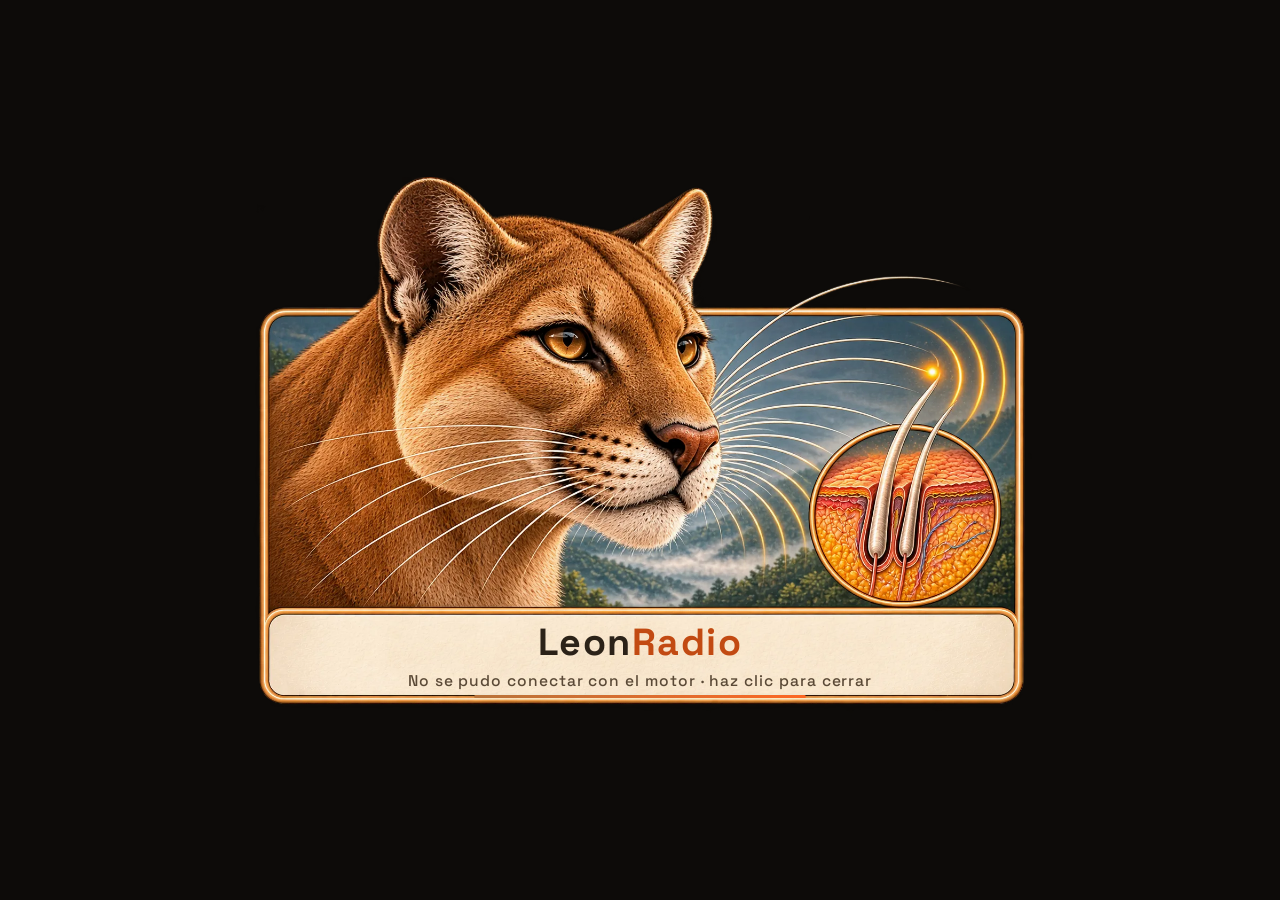
==== commit fae6b6e6: "v0.1.0: listas editables, controles de pletina, Varios, Explorador de disco, Navegador, Preferencias" ====
--- a/ui/src/index.html
+++ b/ui/src/index.html
@@ -14,6 +14,17 @@
         <path fill="currentColor" d="M560.122 408.953 C576.693 411.007 590.705 412.886 590.845 412.904 L591 412.925 C596.607 413.566 602.265 412.17 606.926 408.985 L648.927 380.293 C651.705 378.395 655.452 378.74 657.837 381.114 L668.619 391.849 C670.579 393.8 671.211 396.73 670.228 399.315 L645.318 464.857 C643.566 469.467 643.306 474.422 644.563 479.19 L657.27 527.354 C657.938 529.888 657.152 532.558 655.219 534.325 L617.047 569.201 C614.555 571.477 612.547 574.326 611.238 577.437 L582.035 675.918 C580.587 679.364 576.696 681.07 573.181 679.798 L524.885 662.346 C522.114 661.345 520.252 658.692 520.252 655.745 L520.252 633.927 C520.252 631.296 521.702 628.909 524.037 627.697 L545.521 616.548 C550.669 613.877 554.632 609.416 556.678 603.988 L580.446 511.909 C581.206 509.893 582.818 508.359 584.87 507.701 L609.268 499.878 C613.598 498.49 615.981 493.855 614.594 489.526 C613.474 486.032 610.239 483.806 606.757 483.806 C605.925 483.806 605.077 483.933 604.242 484.201 L579.843 492.025 C572.977 494.226 567.583 499.358 565.041 506.103 L541.737 596.948 L482.262 596.948 L458.959 506.103 C456.416 499.358 451.021 494.226 444.156 492.025 L419.758 484.201 C415.428 482.812 410.794 485.197 409.405 489.526 C408.018 493.855 410.401 498.49 414.73 499.878 L439.129 507.701 C441.181 508.359 442.794 509.893 443.554 511.909 L467.322 603.988 C469.367 609.416 473.329 613.876 478.478 616.548 L499.962 627.697 C502.297 628.909 503.747 631.296 503.747 633.927 L503.747 655.745 C503.747 658.692 501.886 661.345 499.114 662.346 L450.818 679.798 C447.302 681.07 443.412 679.364 441.963 675.917 L412.761 577.437 C411.453 574.326 409.444 571.477 406.953 569.201 L368.78 534.325 C366.847 532.558 366.061 529.888 366.729 527.354 L379.436 479.189 C380.694 474.422 380.433 469.466 378.681 464.857 L353.771 399.315 C352.789 396.73 353.42 393.8 355.38 391.849 L366.162 381.114 C368.547 378.74 372.294 378.394 375.072 380.293 L417.051 408.971 C421.735 412.17 427.419 413.565 433.052 412.9 L433.211 412.88 C433.338 412.862 446.108 411.1 461.518 409.129 C488.652 405.655 532.886 405.577 560.122 408.953 M459.428 392.799 C444.638 394.691 432.261 396.391 431.055 396.557 C429.39 396.736 427.719 396.32 426.337 395.376 L384.359 366.699 C375.063 360.349 362.525 361.504 354.547 369.447 L343.765 380.181 C337.208 386.708 335.095 396.515 338.382 405.164 L363.292 470.707 C363.815 472.084 363.894 473.565 363.518 474.991 L350.811 523.154 C348.574 531.63 351.205 540.567 357.676 546.479 L395.849 581.355 C396.593 582.036 397.192 582.887 397.584 583.817 L426.787 682.297 C431.635 693.829 444.648 699.532 456.413 695.281 L504.71 677.829 C507.428 676.847 509.885 675.389 512 673.572 C514.115 675.389 516.571 676.847 519.29 677.829 L567.587 695.281 C570.222 696.233 572.917 696.686 575.571 696.686 C584.769 696.685 593.451 691.247 597.212 682.298 L626.416 583.817 C626.807 582.887 627.406 582.036 628.151 581.355 L666.323 546.479 C672.794 540.567 675.425 531.631 673.189 523.155 L660.481 474.991 C660.105 473.565 660.184 472.084 660.707 470.707 L685.617 405.164 C688.904 396.515 686.791 386.709 680.234 380.181 L669.452 369.447 C661.474 361.504 648.935 360.349 639.641 366.699 L597.64 395.391 C596.264 396.332 594.601 396.754 592.941 396.575 C591.687 396.408 578.094 394.592 562.147 392.615 C533.776 389.099 487.696 389.181 459.428 392.799"/>
         <path fill="currentColor" d="M531.763 697.427 C527.012 700.184 519.285 703.431 509.347 703.339 C499.848 703.236 492.432 700.067 487.882 697.427 C485.262 695.906 481.903 696.799 480.382 699.419 C478.861 702.041 479.752 705.399 482.373 706.92 C488.064 710.222 497.34 714.185 509.227 714.314 C509.429 714.316 509.627 714.318 509.827 714.318 C521.953 714.318 531.426 710.312 537.272 706.92 C539.893 705.4 540.785 702.041 539.264 699.42 C537.743 696.799 534.384 695.907 531.763 697.427"/>
       </symbol></defs></svg>
+<div id="splash" role="status" aria-live="polite" aria-label="Cargando LeonRadio">
+  <div class="splash-card">
+    <img src="img/splash.webp" alt="" onerror="this.remove()">
+    <div class="splash-text">
+      <b>Leon<span>Radio</span></b>
+      <small id="splash-msg">Iniciando…</small>
+      <div class="splash-bar"><i></i></div>
+    </div>
+  </div>
+</div>
+<nav class="menubar" id="menubar" aria-label="Menú principal"></nav>
 <div class="top">
   <div class="brand"><svg aria-hidden="true"><use href="#jl-iso"/></svg><span>Leon<b>Radio</b></span></div>
   <div class="tabs" id="tabs" role="tablist" aria-label="Workspaces"></div>
--- a/ui/src/css/app.css
+++ b/ui/src/css/app.css
@@ -82,6 +82,7 @@
 .u-tab th{position:sticky;top:0;background:var(--surface);text-align:left;font:500 11px var(--display);letter-spacing:.06em;
   text-transform:uppercase;color:var(--c-bronze);padding:4px 8px;border-bottom:1px solid rgba(197,143,94,.4)}
 .u-tab td{padding:4px 8px;border-bottom:1px solid var(--line);white-space:nowrap;max-width:28ch;overflow:hidden;text-overflow:ellipsis}
+.u-tab td.u-acts{display:flex;gap:2px;max-width:none;overflow:visible}
 .u-tab tr:hover td{background:rgba(253,103,36,.07)}
 .empty{color:var(--ink-2);padding:20px;text-align:center}
 
@@ -254,3 +255,135 @@
 
 .demo-badge{font:700 9px var(--display);letter-spacing:.12em;color:var(--c-carbon);background:var(--c-orange);padding:3px 7px;border-radius:3px;box-shadow:0 0 8px rgba(253,103,36,.5)}
 .demo-badge[hidden]{display:none}
+
+/* ---- controles de reproducción, listas de ficheros (elegir/arrastrar), pads encendidos, ficha de metadatos ---- */
+.u-btn.lg{padding:10px 18px;font-size:14px;min-width:96px}
+.u-row.transport{gap:10px;justify-content:center}
+.u-tab tr[draggable=true]{cursor:grab}
+.u-tab tr.sel td{background:rgba(253,103,36,.16);color:var(--c-cream)}
+.u-tab tr.drag td{opacity:.4}
+.u-tab tr.drop-above td{box-shadow:inset 0 2px 0 var(--c-orange)}
+.u-tab tr.drop-below td{box-shadow:inset 0 -2px 0 var(--c-orange)}
+.u-tabwrap:focus{outline:none}
+.pad.on{filter:brightness(1.25);box-shadow:0 0 0 2px var(--c-orange),0 0 14px rgba(253,103,36,.65)}
+.pad.on .pad-lamp{background:var(--c-orange);box-shadow:0 0 8px 2px var(--c-orange);animation:padpulse 1s ease-in-out infinite}
+@keyframes padpulse{50%{opacity:.45}}
+.tagcard{display:flex;gap:12px;align-items:stretch;min-height:96px}
+.tag-art{flex:none;width:96px;aspect-ratio:1;border-radius:6px;border:1px solid var(--c-bronze-d);background:var(--c-carbon) center/46% no-repeat
+  url("data:image/svg+xml,%3Csvg xmlns='http://www.w3.org/2000/svg' viewBox='0 0 24 24' fill='none' stroke='%23b08850' stroke-width='1.4'%3E%3Cpath d='M12 2l8.66 5v10L12 22l-8.66-5V7z'/%3E%3C/svg%3E");
+  overflow:hidden;box-shadow:inset 0 0 0 1px rgba(0,0,0,.5),0 2px 5px rgba(0,0,0,.45)}
+.tag-art img{display:block;width:100%;height:100%;object-fit:cover}
+.tag-body{flex:1 1 auto;min-width:0;display:flex;flex-direction:column;gap:6px}
+.tag-grid{display:grid;grid-template-columns:auto minmax(0,1fr) auto minmax(0,1fr);gap:4px 12px;align-items:baseline}
+.tag-k{font:500 11px var(--display);letter-spacing:.05em;color:var(--c-g300)}
+.tag-v{font:600 13px var(--display);color:var(--c-cream);white-space:nowrap;overflow:hidden;text-overflow:ellipsis}
+.tag-path{font:11px ui-monospace,Consolas,monospace;color:var(--c-orange);white-space:nowrap;overflow:hidden;text-overflow:ellipsis}
+@media (max-width:520px){.tag-grid{grid-template-columns:auto minmax(0,1fr)}.tag-art{width:64px}}
+
+/* ---- teclas de reproducción tipo pletina ---- */
+.deck{display:flex;gap:clamp(6px,1.4vw,12px);justify-content:center;align-items:center;height:100%;padding:4px 2px}
+.dkey{position:relative;flex:1 1 0;max-width:92px;aspect-ratio:1/1.12;min-width:44px;cursor:pointer;
+  border:1px solid #17140f;border-radius:6px 6px 4px 4px;padding:0;display:grid;place-items:center;
+  background:linear-gradient(180deg,#a7a39b 0%,#7d7a74 38%,#5b5953 100%);
+  box-shadow:0 5px 0 #26231e,0 8px 9px rgba(0,0,0,.55),inset 0 1px 0 rgba(255,255,255,.55),inset 0 -3px 5px rgba(0,0,0,.35);
+  transition:transform .06s,box-shadow .06s}
+.dkey:hover{filter:brightness(1.08)}
+.dkey:active,.dkey.down{transform:translateY(4px);
+  box-shadow:0 1px 0 #26231e,0 2px 3px rgba(0,0,0,.5),inset 0 2px 6px rgba(0,0,0,.5)}
+.dkey.down{filter:brightness(.88)}
+.dknob{width:62%;aspect-ratio:1;border-radius:50%;display:grid;place-items:center;
+  background:radial-gradient(circle at 35% 30%,#f4f1ea 0%,#c4c0b7 45%,#8c8880 100%);
+  box-shadow:inset 0 0 0 2px rgba(0,0,0,.28),0 1px 0 rgba(255,255,255,.4),0 2px 3px rgba(0,0,0,.45)}
+.dknob svg{width:52%;height:52%;fill:#26231e}
+.dled{position:absolute;top:5px;left:50%;width:7px;height:7px;margin-left:-3.5px;border-radius:50%;background:rgba(0,0,0,.5);
+  box-shadow:inset 0 1px 1px rgba(0,0,0,.6)}
+.dkey.down .dled{background:var(--c-orange);box-shadow:0 0 7px 2px var(--c-orange)}
+.pad.on .pad-lamp{background:var(--c-cream);box-shadow:0 0 8px 2px var(--c-cream);animation:none}
+
+/* ---- menú de editores en columnas ---- */
+.emenu-btn{background:transparent;border:1px solid transparent;border-radius:6px;padding:2px 6px;font:500 12px var(--display);
+  color:var(--ink);cursor:pointer;text-shadow:0 1px 0 #000;letter-spacing:.03em;text-align:left;max-width:100%;
+  overflow:hidden;text-overflow:ellipsis;white-space:nowrap}
+.emenu-btn:hover{border-color:var(--line)}
+.emenu{position:fixed;z-index:60;display:flex;gap:2px;padding:6px;background:var(--bg);border:1px solid var(--c-bronze-d);
+  border-radius:8px;box-shadow:0 10px 26px rgba(0,0,0,.65);max-width:calc(100vw - 8px)}
+.emenu-col{display:flex;flex-direction:column;min-width:128px;padding:0 4px}
+.emenu-col+.emenu-col{border-left:1px solid var(--line)}
+.emenu-h{font:600 10px var(--display);letter-spacing:.12em;text-transform:uppercase;color:var(--c-orange);padding:2px 8px 5px}
+.emenu-it{background:transparent;border:0;border-radius:5px;padding:5px 8px;text-align:left;font:500 12px var(--display);
+  color:var(--ink);cursor:pointer;white-space:nowrap}
+.emenu-it:hover,.emenu-it:focus{background:rgba(253,103,36,.18);outline:none}
+.emenu-it.on{color:var(--c-orange)}
+@media (max-width:520px){.emenu{flex-wrap:wrap;max-height:70vh;overflow:auto}}
+
+/* ---- barra de reproducción con control deslizante ---- */
+.u-seek{-webkit-appearance:none;appearance:none;width:100%;height:16px;margin:0;border-radius:4px;cursor:pointer;
+  background:linear-gradient(90deg,var(--c-bronze-d),var(--c-orange)) 0 0/var(--v,0%) 100% no-repeat,#14110f;
+  border:1px solid rgba(197,143,94,.4)}
+.u-seek::-webkit-slider-runnable-track{height:14px;background:transparent}
+.u-seek::-webkit-slider-thumb{-webkit-appearance:none;width:12px;height:20px;margin-top:-3px;border-radius:3px;
+  background:linear-gradient(180deg,#f4f1ea,#a7a39b 55%,#6a675f);border:1px solid #17140f;box-shadow:0 2px 3px rgba(0,0,0,.6)}
+.u-seek::-moz-range-thumb{width:12px;height:20px;border-radius:3px;background:linear-gradient(180deg,#f4f1ea,#a7a39b 55%,#6a675f);
+  border:1px solid #17140f}
+
+/* ---- fila a la derecha y navegador web ---- */
+.u-row.right{justify-content:flex-end;gap:6px}
+.webb{display:flex;flex-direction:column;gap:6px;height:100%;min-height:220px}
+.webb-bar{display:flex;gap:4px;align-items:center}
+.webb-url{flex:1 1 auto;min-width:0;background:#14110f;color:var(--c-cream);border:1px solid rgba(197,143,94,.4);border-radius:5px;
+  padding:4px 8px;font:12px ui-monospace,Consolas,monospace}
+.webb-url:focus{outline:1px solid var(--c-orange)}
+.webb-msg{font-size:11px;color:var(--c-orange);min-height:0}
+.webb-stage{flex:1 1 auto;min-height:160px;border:1px solid rgba(197,143,94,.3);border-radius:4px;background:#0e0c0a}
+
+/* ---- barra de menú y diálogo de preferencias ---- */
+.menubar{display:flex;gap:2px;padding:2px 8px;flex:none;background:var(--c-g900);border-bottom:1px solid rgba(197,143,94,.25)}
+:root[data-theme="light"] .menubar{background:#d6c9b8}
+.mb-btn{background:transparent;border:0;border-radius:4px;padding:3px 10px;font:500 12px var(--display);color:var(--ink);cursor:pointer;letter-spacing:.03em}
+.mb-btn:hover,.mb-btn[aria-expanded="true"]{background:rgba(253,103,36,.2);color:var(--c-orange)}
+.mb-menu{position:fixed;z-index:70;min-width:220px;padding:4px;background:var(--bg);border:1px solid var(--c-bronze-d);border-radius:6px;
+  box-shadow:0 10px 26px rgba(0,0,0,.65)}
+.mb-it{display:flex;justify-content:space-between;gap:24px;width:100%;background:transparent;border:0;border-radius:4px;padding:6px 10px;
+  font:500 12px var(--display);color:var(--ink);cursor:pointer;text-align:left}
+.mb-it:hover{background:rgba(253,103,36,.18)}
+.mb-it kbd{font:11px ui-monospace,Consolas,monospace;color:var(--ink-2)}
+.modal{position:fixed;inset:0;z-index:80;display:grid;place-items:center;background:rgba(0,0,0,.55);padding:12px}
+.dlg{width:min(720px,100%);max-height:calc(100vh - 24px);display:flex;flex-direction:column;background:var(--bg);color:var(--ink);
+  border:1px solid var(--c-bronze-d);border-radius:8px;box-shadow:0 18px 50px rgba(0,0,0,.7)}
+.dlg-head{display:flex;align-items:center;gap:8px;padding:8px 12px;border-bottom:1px solid var(--line)}
+.dlg-head .sp{flex:1}
+.dlg-title{font:600 14px var(--display);letter-spacing:.05em}
+.dlg-tabs{display:flex;flex-wrap:wrap;gap:4px;padding:8px 12px 0}
+.dlg-tab{background:linear-gradient(var(--c-g700),var(--c-g900));color:var(--c-bronze);border:1px solid rgba(197,143,94,.35);
+  border-bottom:0;border-radius:6px 6px 0 0;padding:5px 14px;font:500 12px var(--display);cursor:pointer}
+.dlg-tab[aria-selected="true"]{background:linear-gradient(var(--c-cream),var(--c-sand));color:var(--c-carbon)}
+.dlg-body{flex:1 1 auto;overflow:auto;padding:12px;border-top:2px solid var(--c-bronze-d);min-height:200px}
+.dlg-foot{display:flex;justify-content:flex-end;padding:8px 12px;border-top:1px solid var(--line)}
+.dlg-note{margin:0 0 8px;font-size:12px;color:var(--ink-2)}
+.dlg-note.warn{color:var(--c-orange)}
+.dlg-grid{display:grid;grid-template-columns:minmax(150px,max-content) minmax(0,1fr);gap:8px 14px;align-items:center}
+.dlg-lbl{font:500 12px var(--display)}
+.dlg-lbl small{color:var(--ink-2);font-weight:400}
+.dlg-ctl{display:flex;gap:6px;align-items:center;min-width:0}
+.dlg-sel{flex:1 1 auto;min-width:0;background:#14110f;color:var(--c-cream);border:1px solid rgba(197,143,94,.4);border-radius:5px;padding:5px 6px;font:12px var(--display)}
+.dlg-sep{grid-column:1/-1;width:100%;border:0;border-top:1px solid var(--line);margin:4px 0}
+.dlg-status{margin-top:10px;min-height:16px;font-size:12px;color:var(--ink-2)}
+.dlg-status.bad{color:var(--c-orange)}
+@media (max-width:520px){.dlg-grid{grid-template-columns:1fr}}
+
+/* ---- pantalla de carga ---- */
+#splash{position:fixed;inset:0;z-index:100;display:grid;place-items:center;background:#0d0b09;transition:opacity .45s ease}
+#splash.out{opacity:0;pointer-events:none}
+.splash-card{position:relative;width:min(820px,96vw);container-type:inline-size}
+.splash-card img{display:block;width:100%;height:auto;user-select:none;-webkit-user-drag:none}
+.splash-text{position:absolute;left:6%;right:6%;top:81.5%;height:13%;display:flex;flex-direction:column;align-items:center;justify-content:center;
+  gap:.6cqw;color:#2b2218;text-align:center}
+.splash-text b{font:700 4.6cqw var(--display);letter-spacing:.04em}
+.splash-text b span{color:#c24a12}
+.splash-text small{font:500 1.9cqw var(--display);letter-spacing:.06em;color:#5a4936}
+.splash-bar{width:46%;height:.7cqw;min-height:3px;border-radius:99px;background:rgba(43,34,24,.18);overflow:hidden}
+.splash-bar i{display:block;height:100%;width:8%;background:linear-gradient(90deg,#b8733a,#fd6724);transition:width .4s ease}
+.splash-card:not(:has(img)) .splash-text{position:static;height:auto;background:var(--c-cream);padding:24px;border-radius:12px}
+#splash.ready{cursor:pointer}
+#splash.ready .splash-text small{animation:splashpulse 1.6s ease-in-out infinite}
+@keyframes splashpulse{50%{opacity:.45}}
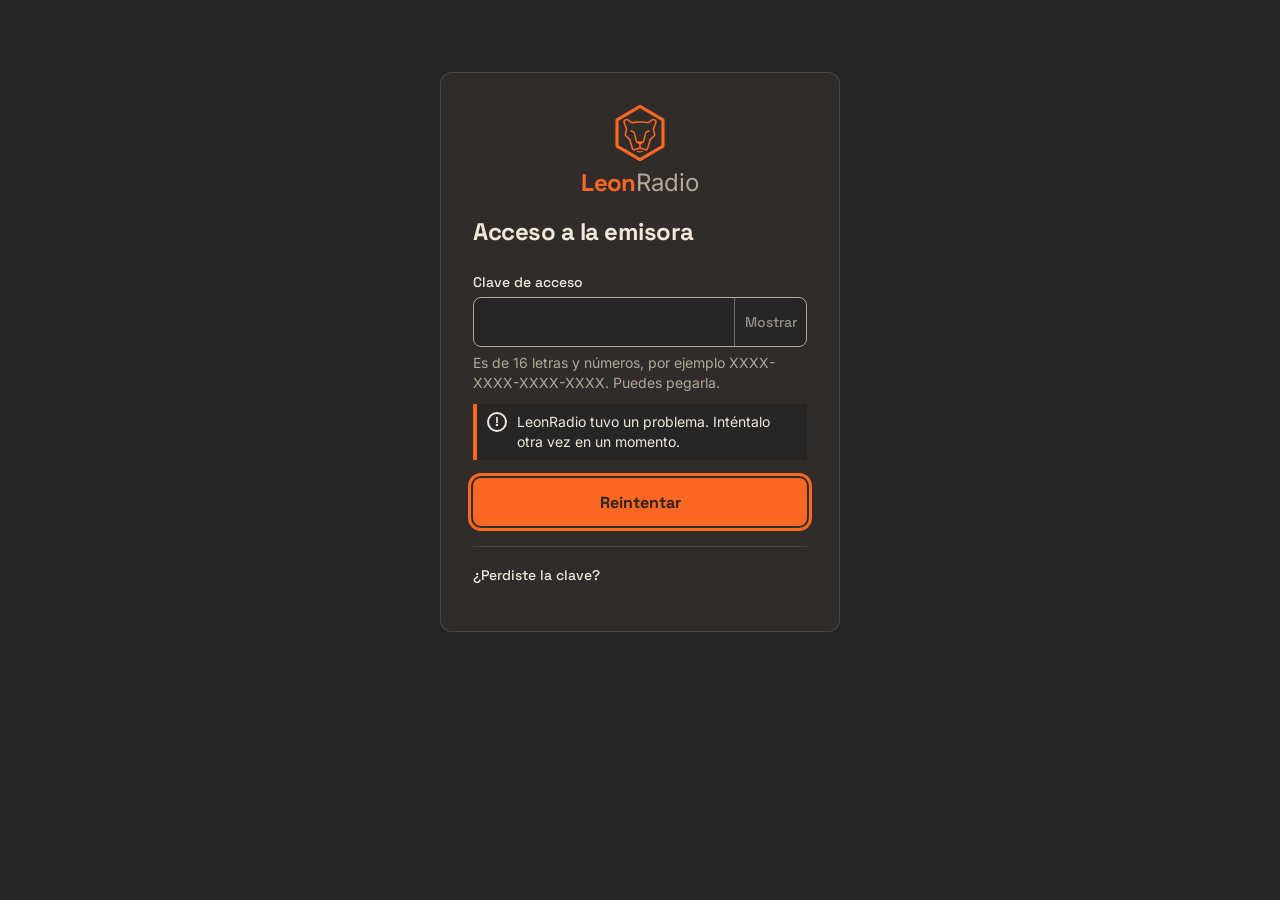
==== commit 54f6d25a: "feat(nucleo): seguridad de la API: clave de acceso, sesión, Origin/Host, rutas permitidas y límites " ====
--- a/ui/src/index.html
+++ b/ui/src/index.html
@@ -24,6 +24,44 @@
     </div>
   </div>
 </div>
+<form id="acceso" role="dialog" aria-modal="true" aria-labelledby="acc-title" novalidate hidden>
+  <div class="acc-wrap">
+    <div class="acc-brand"><svg aria-hidden="true"><use href="#jl-iso"/></svg><span class="acc-word" role="img" aria-label="LeonRadio"><b>Leon</b><span>Radio</span></span></div>
+    <h1 id="acc-title">Acceso a la emisora</h1>
+    <p id="acc-station" class="acc-sub"></p>
+    <div id="acc-notice" role="status" aria-live="polite"></div>
+    <div id="acc-status" class="acc-sr" role="status" aria-live="polite"></div>
+    <label for="clave">Clave de acceso</label>
+    <input class="acc-user" type="text" name="usuario" value="LeonRadio" autocomplete="username" tabindex="-1" aria-hidden="true">
+    <div class="acc-field">
+      <input type="password" name="clave" id="clave" autocomplete="current-password" autocapitalize="off" autocorrect="off" spellcheck="false" enterkeyhint="go" aria-required="true" aria-describedby="acc-help">
+      <button type="button" id="acc-show" aria-pressed="false" aria-label="Mostrar clave">Mostrar</button>
+    </div>
+    <p id="acc-help" class="acc-help">Es de 16 letras y números, por ejemplo XXXX-XXXX-XXXX-XXXX. Puedes pegarla.</p>
+    <div id="acc-alert" role="alert"></div>
+    <div id="acc-lock" hidden>
+      <div class="acc-msg"><span class="acc-ico" aria-hidden="true">!</span><span>Demasiados intentos. Por seguridad, espera <b id="acc-count" aria-hidden="true">15:00</b> antes de volver a probar.</span></div>
+      <p class="acc-help">Durante la espera ni la clave correcta entra.</p>
+    </div>
+    <p id="acc-lostlink" class="acc-help" hidden>¿Perdiste la clave? <a href="#acc-lost">Mira abajo.</a></p>
+    <button type="submit" id="acc-go" class="acc-btn">Entrar</button>
+    <button type="button" id="acc-retry" class="acc-btn" hidden>Reintentar</button>
+    <details id="acc-lost">
+      <summary>¿Perdiste la clave?</summary>
+      <div class="acc-lost-body">
+        <p>La clave no se puede ver otra vez, pero se puede crear una nueva desde el PC de la emisora:</p>
+        <ol>
+          <li>Abre una ventana de comandos en el PC.</li>
+          <li>Escribe <code>leonradio clave</code> y pulsa Enter.</li>
+          <li>Anota la clave nueva que aparece y úsala aquí.</li>
+        </ol>
+        <p>Al crear una nueva, la anterior deja de valer en todos los dispositivos.</p>
+        <p class="acc-help" id="acc-plain">Esta conexión no está cifrada: úsala solo en una red de confianza.</p>
+      </div>
+    </details>
+  </div>
+</form>
+<div id="acc-live" class="acc-sr" role="status" aria-live="polite"></div>
 <nav class="menubar" id="menubar" aria-label="Menú principal"></nav>
 <div class="top">
   <div class="brand"><svg aria-hidden="true"><use href="#jl-iso"/></svg><span>Leon<b>Radio</b></span></div>
@@ -34,6 +72,7 @@
     <span class="station" id="station"></span>
     <span class="lamp" id="lamp">EN LÍNEA</span>
     <span class="clock" id="clock" aria-label="Hora de la emisora">--:--:--</span>
+    <button class="btn-t" id="logout" type="button" hidden>Salir</button>
     <button class="btn-i" id="theme" title="Tema claro/oscuro" aria-label="Cambiar tema">◐</button>
     <button class="btn-i" id="reset" title="Restablecer workspaces" aria-label="Restablecer workspaces">↺</button>
   </div>
--- a/ui/src/css/tokens.css
+++ b/ui/src/css/tokens.css
@@ -26,6 +26,14 @@
   --ink-2: var(--c-g300);
   --accent: var(--c-orange);
   --line: rgba(242, 232, 218, .14);
+  /* pantalla de acceso */
+  --acc-ctl: 48px;          /* alto mínimo de campo y botones (objetivo táctil) */
+  --acc-card: 400px;
+  --acc-show-w: 72px;
+  --acc-bar: 4px;
+  --acc-border: var(--c-g300);
+  --acc-ring: var(--c-orange);
+  --acc-ink2: var(--ink-2);
   color-scheme: dark;
 }
 :root[data-theme="light"] {
@@ -34,6 +42,9 @@
   --ink: var(--c-ink);
   --ink-2: var(--c-g500);
   --line: rgba(42, 36, 32, .16);
+  --acc-border: var(--c-g500);
+  --acc-ring: var(--c-bronze-d);
+  --acc-ink2: var(--c-g700);   /* AA sobre --surface en tema claro */
   color-scheme: light;
 }
 @media (prefers-reduced-motion: reduce) {
--- a/ui/src/css/app.css
+++ b/ui/src/css/app.css
@@ -387,3 +387,75 @@
 #splash.ready{cursor:pointer}
 #splash.ready .splash-text small{animation:splashpulse 1.6s ease-in-out infinite}
 @keyframes splashpulse{50%{opacity:.45}}
+
+/* ---- formularios de los paneles ---- */
+.u-form{display:grid;grid-template-columns:minmax(130px,max-content) minmax(0,1fr);gap:6px 12px;align-items:center;margin-top:6px}
+.u-flab{font:500 12px var(--display);color:var(--ink-2)}
+.u-fin{min-width:0;background:#14110f;color:var(--c-cream);border:1px solid rgba(197,143,94,.4);border-radius:5px;padding:4px 8px;font:12px var(--display)}
+.u-fin:focus{outline:1px solid var(--c-orange)}
+.u-fin.saved{border-color:#7fb069}
+.u-fin.bad{border-color:var(--c-orange);box-shadow:0 0 0 1px var(--c-orange)}
+.u-fchk{justify-self:start;width:16px;height:16px;accent-color:var(--c-orange)}
+@media (max-width:520px){.u-form{grid-template-columns:1fr}}
+
+/* ---- monitores de estudio ---- */
+.mon{display:flex;flex-direction:column;align-items:center;gap:8px;padding:4px 0}
+.mon-spk{width:100%;max-width:520px;height:auto;filter:drop-shadow(0 6px 8px rgba(0,0,0,.55))}
+.mon-ctl{display:flex;gap:clamp(16px,5vw,40px);align-items:flex-end;justify-content:center}
+.mon-k,.mon-t{display:flex;flex-direction:column;align-items:center;gap:6px}
+.mon-knob{width:clamp(96px,28vw,132px);height:auto;cursor:grab;touch-action:none;filter:drop-shadow(0 4px 5px rgba(0,0,0,.6))}
+.mon-knob:focus-visible,.mon-toggle:focus-visible{outline:2px solid var(--c-orange);outline-offset:3px;border-radius:50%}
+.mon-plate{background:#0e0d0c;color:#e9e4d6;font:700 12px var(--display);letter-spacing:.28em;padding:3px 12px 3px 16px;border-radius:2px;
+  box-shadow:inset 0 0 0 1px #2b2a27,0 1px 0 rgba(255,255,255,.12)}
+.mon-toggle{width:clamp(50px,14vw,64px);height:auto;cursor:pointer;touch-action:manipulation}
+.mon-tl{background:#0e0d0c;color:#e9e4d6;font:700 10px var(--display);letter-spacing:.2em;padding:2px 8px 2px 10px;border-radius:2px}
+.mon-lamp{width:9px;height:9px;border-radius:50%;background:#2a1c14;box-shadow:inset 0 1px 2px rgba(0,0,0,.7)}
+.mon-lamp.on{background:var(--c-cream);box-shadow:0 0 9px 3px var(--c-cream)}
+.mon-cap{font-size:12px;color:var(--ink-2);text-align:center}
+.mon-cap.bad{color:var(--c-orange)}
+.mon-note{font-size:11px;color:var(--ink-2);text-align:center;max-width:440px;opacity:.8}
+
+/* ---- pantalla de acceso (modo red) ---- */
+.btn-t{background:transparent;border:1px solid var(--line);border-radius:8px;min-height:44px;padding:0 14px;cursor:pointer;font:500 13px var(--display);color:var(--ink)}
+.btn-t:hover{border-color:var(--accent);color:var(--accent)}
+@media (max-width:820px){#logout{display:none}}   /* en pantallas estrechas «Salir» está en el menú Archivo */
+.acc-sr{position:absolute;width:1px;height:1px;overflow:hidden;clip:rect(0 0 0 0);white-space:nowrap}
+#acceso{position:fixed;inset:0;z-index:200;overflow:auto;background:var(--bg);color:var(--ink);transition:opacity .2s ease}
+#acceso[hidden]{display:none}
+#acceso.out{opacity:0}
+#acceso .acc-wrap{min-height:100dvh;max-width:var(--acc-card);margin:0 auto;padding:8vh 20px 24px;display:flex;flex-direction:column;align-items:stretch}
+@media (min-width:600px){
+  #acceso .acc-wrap{min-height:0;margin:8vh auto 24px;padding:32px;background:var(--surface);border:1px solid var(--line);border-radius:12px}
+}
+#acceso :focus-visible{outline:3px solid var(--acc-ring);outline-offset:2px}
+#acceso .acc-brand{display:flex;flex-direction:column;align-items:center;gap:6px;margin-bottom:18px}
+#acceso .acc-brand svg{width:56px;height:56px;color:var(--c-orange)}
+#acceso .acc-word{font:400 24px var(--body);color:var(--acc-ink2)}
+#acceso .acc-word b{font:700 24px var(--display);letter-spacing:-.03em;color:var(--c-orange)}
+#acceso h1{margin:0;font:700 24px var(--display);letter-spacing:-.02em}
+#acceso .acc-sub{margin:2px 0 14px;color:var(--acc-ink2);font-size:14px}
+#acceso label{font:500 14px var(--display);margin:10px 0 6px}
+#acceso .acc-user{position:absolute;left:-9999px;width:1px;height:1px;opacity:0}
+#acceso .acc-field{display:flex;align-items:stretch;border:1px solid var(--acc-border);border-radius:8px;background:var(--bg);min-height:var(--acc-ctl)}
+#acceso .acc-field input{flex:1;min-width:0;min-height:var(--acc-ctl);padding:0 12px;border:0;background:transparent;color:var(--ink);font:400 16px var(--body)}
+#acceso .acc-field input.shown{font-family:var(--mono)}
+#acceso .acc-field button{min-width:var(--acc-show-w);min-height:var(--acc-ctl);border:0;border-left:1px solid var(--acc-border);background:transparent;color:var(--ink);cursor:pointer;font:500 14px var(--display);border-radius:0 8px 8px 0}
+#acceso .acc-field:has(input[aria-invalid="true"]){border-color:var(--c-orange)}
+#acceso .acc-help{margin:6px 0 0;font-size:14px;color:var(--acc-ink2)}
+#acceso .acc-msg{display:flex;gap:10px;align-items:flex-start;margin:10px 0 0;padding:8px 10px;border-left:var(--acc-bar) solid var(--c-orange);background:var(--bg);color:var(--ink);font-size:14px}
+#acceso .acc-ico{flex:none;width:20px;height:20px;border-radius:50%;border:2px solid var(--ink);font:700 13px/16px var(--display);text-align:center}
+#acceso .acc-msg small{display:block;margin-top:2px;color:var(--acc-ink2);font-size:14px}
+#acceso #acc-count{font-family:var(--mono)}
+#acceso .acc-btn{margin-top:18px;min-height:var(--acc-ctl);border:0;border-radius:8px;background:var(--accent);color:var(--c-ink);cursor:pointer;font:700 16px var(--display);display:inline-flex;align-items:center;justify-content:center;gap:8px}
+#acceso .acc-btn[hidden]{display:none}
+#acceso [disabled]{opacity:.55;cursor:not-allowed}
+#acceso .acc-btn.busy::before{content:"";width:16px;height:16px;border-radius:50%;border:2px solid var(--c-ink);border-top-color:transparent;animation:accspin .8s linear infinite}
+@keyframes accspin{to{transform:rotate(360deg)}}
+#acceso details{margin-top:20px;border-top:1px solid var(--line);padding-top:4px}
+#acceso summary{min-height:var(--acc-ctl);display:flex;align-items:center;cursor:pointer;font:500 14px var(--display)}
+#acceso .acc-lost-body{font-size:14px;color:var(--ink)}
+#acceso .acc-lost-body p{margin:8px 0}
+#acceso .acc-lost-body ol{margin:8px 0;padding-left:22px}
+#acceso .acc-lost-body code{font-family:var(--mono)}
+#acceso a{color:var(--ink);text-decoration:underline}
+@media (prefers-reduced-motion: reduce){#acceso .acc-btn.busy::before{display:none}}
